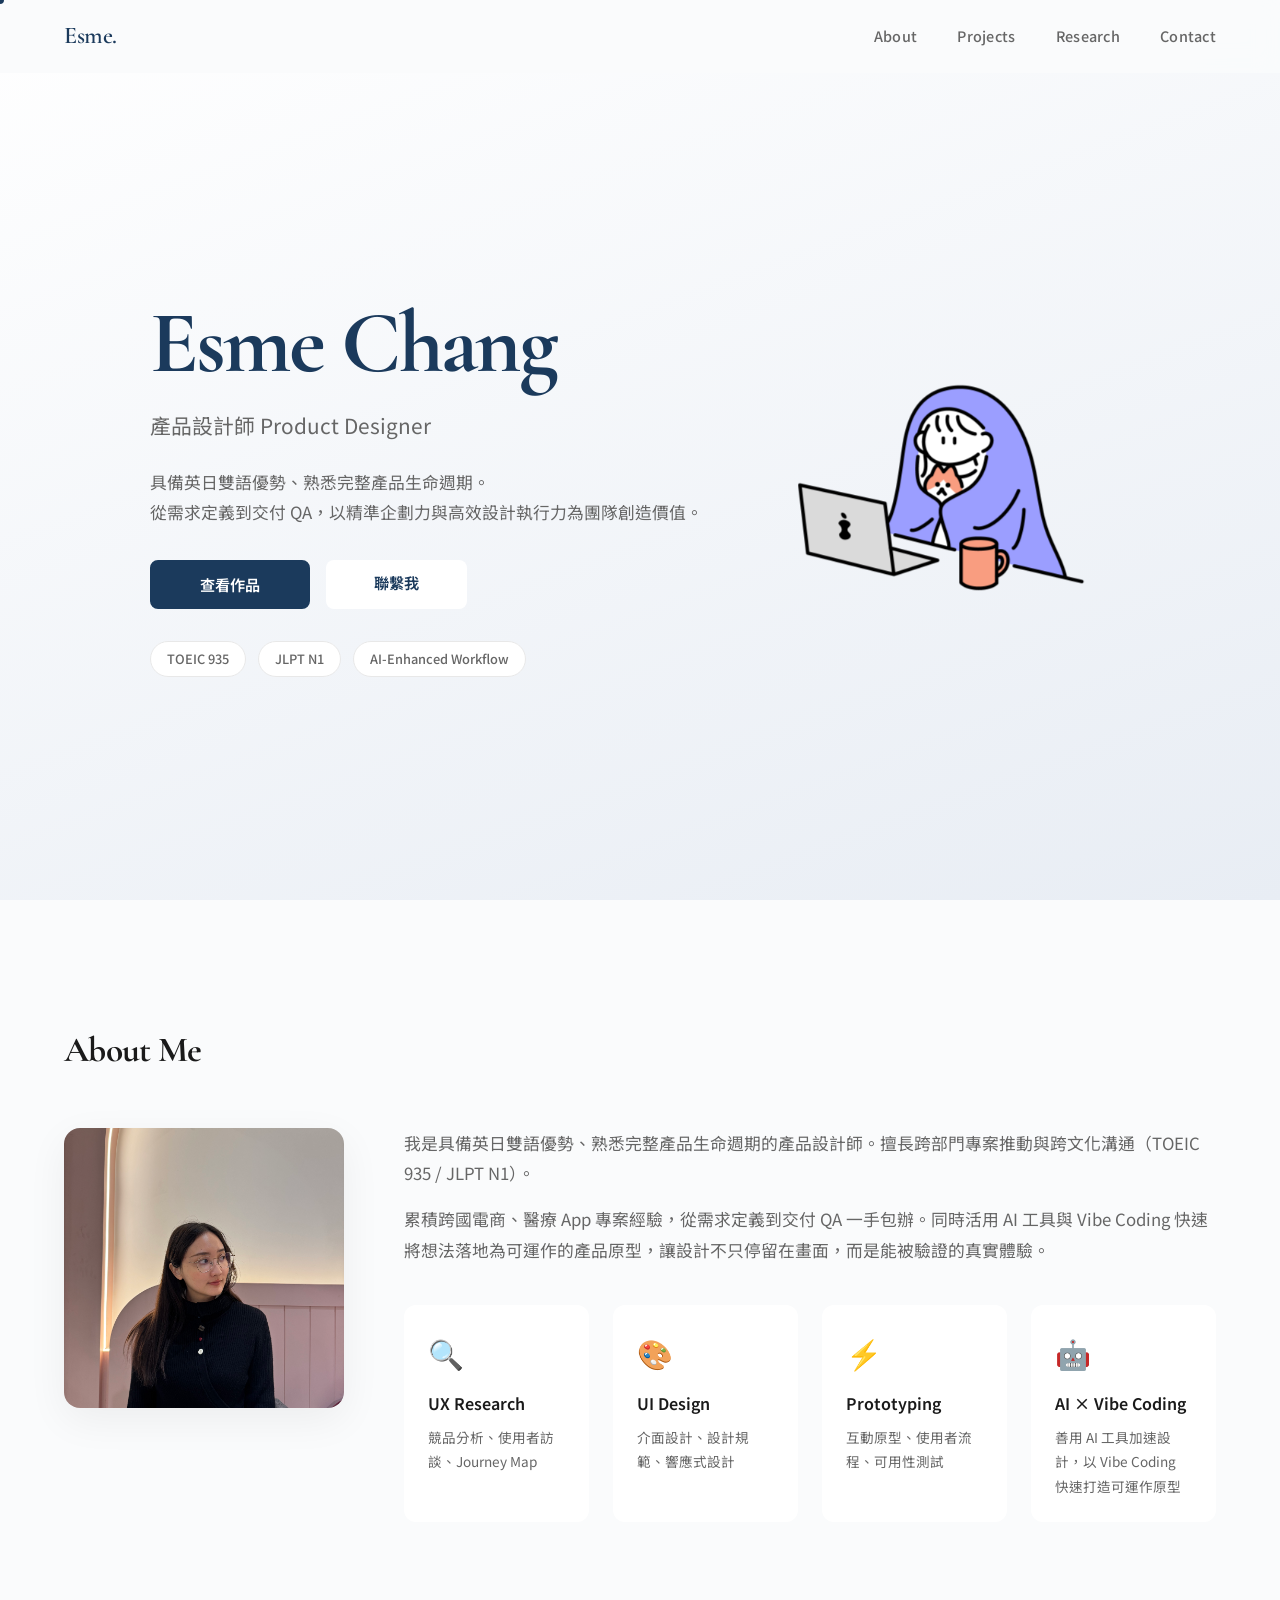
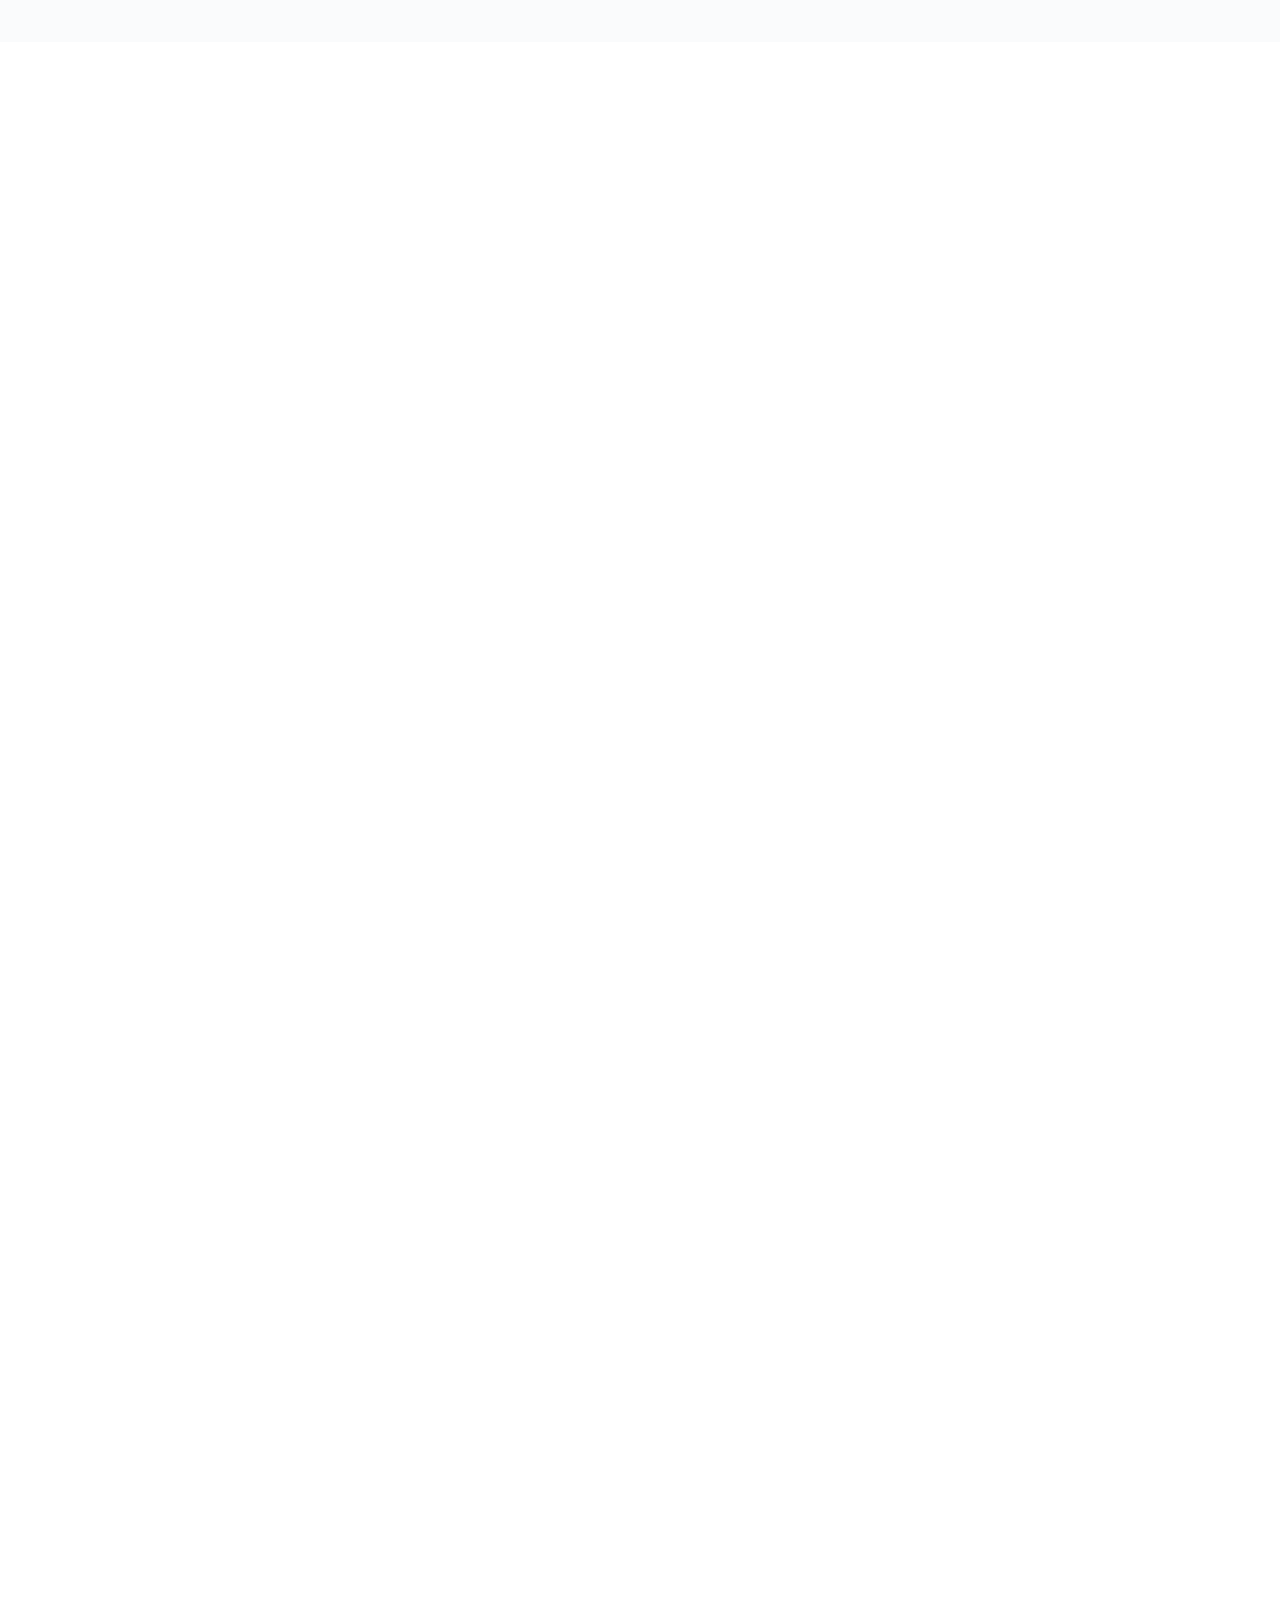
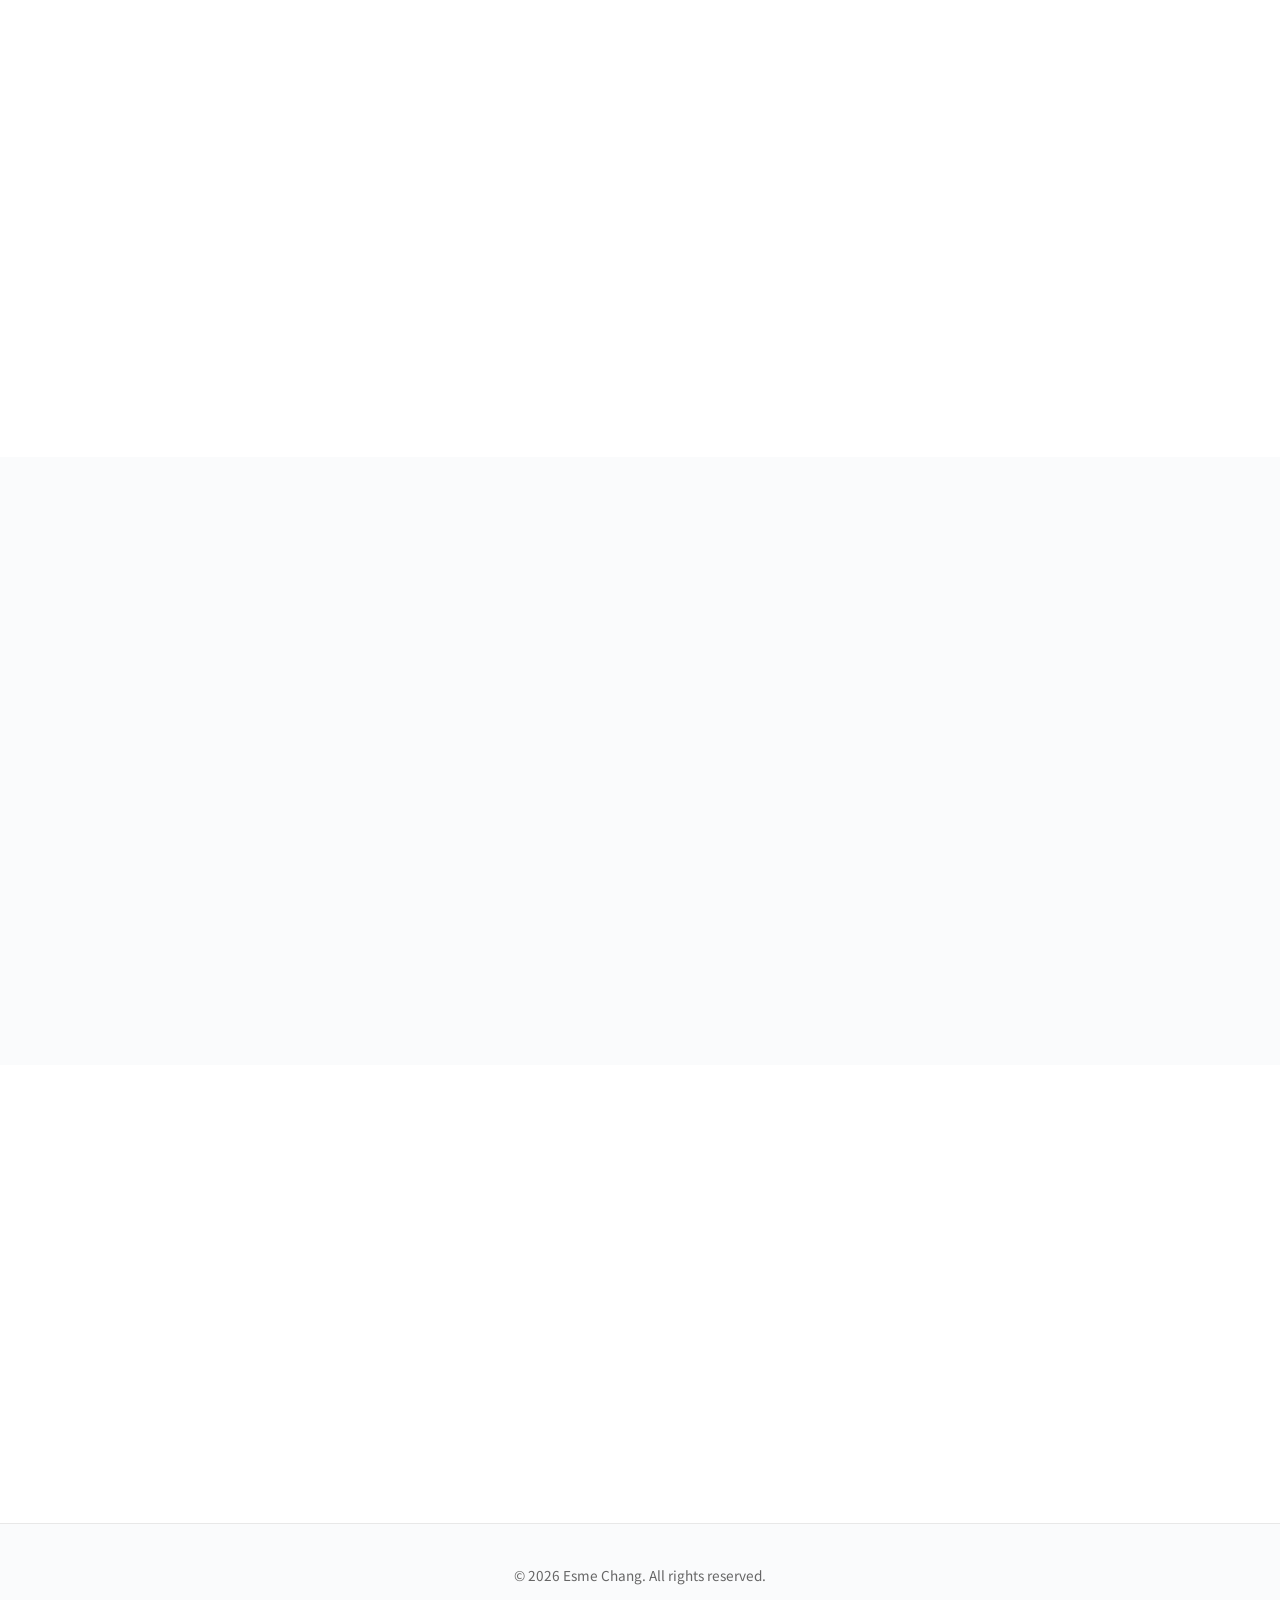
==== index.html @ 59b55656 "Initial commit: Esme Chang portfolio website - Static portfolio with 5 project pages - Added favicon" ====
<!DOCTYPE html>
<html lang="zh-Hant">
<head>
  <meta charset="UTF-8">
  <meta name="viewport" content="width=device-width, initial-scale=1.0">
  <title>Esme Chang — 產品設計師</title>
  <meta name="description" content="Esme Chang 的產品設計作品集，涵蓋醫療 App、會員系統、社群平台等多元專案經驗。">

  <!-- Favicon -->
  <link rel="icon" type="image/svg+xml" href="assets/favicon.svg">

  <!-- Open Graph / Social Sharing -->
  <meta property="og:type" content="website">
  <meta property="og:title" content="Esme Chang — 產品設計師">
  <meta property="og:description" content="具備英日雙語優勢、熟悉完整產品生命週期的產品設計師。涵蓋醫療 App、會員系統、社群平台等多元專案經驗。">
  <meta property="og:image" content="hero.png">
  <meta name="twitter:card" content="summary_large_image">
  <meta name="twitter:title" content="Esme Chang — 產品設計師">
  <meta name="twitter:description" content="具備英日雙語優勢、熟悉完整產品生命週期的產品設計師。">
  <meta name="twitter:image" content="hero.png">

  <link rel="preconnect" href="https://fonts.googleapis.com">
  <link rel="preconnect" href="https://fonts.gstatic.com" crossorigin>
  <link href="https://fonts.googleapis.com/css2?family=Cormorant+Garamond:ital,wght@0,300;0,400;0,500;0,600;0,700;1,300;1,400;1,500;1,600;1,700&family=Noto+Sans+TC:wght@300;400;500;600;700&display=swap" rel="stylesheet">
  <link rel="stylesheet" href="styles.css">
</head>
<body>

  <!-- Loading Screen -->
  <div class="loading-screen" id="loadingScreen">
    <div class="loading-content">
      <div class="loading-image">
        <img src="hero.png" alt="Esme Chang illustration">
      </div>
      <div class="loading-name">ESME CHANG</div>
      <div class="loading-bar"><div class="loading-bar-inner"></div></div>
    </div>
  </div>

  <!-- Navigation -->
  <nav class="nav" id="nav">
    <div class="nav-inner">
      <a href="index.html" class="nav-logo">Esme.</a>
      <button class="nav-toggle" id="navToggle" aria-label="開啟選單">
        <span></span><span></span><span></span>
      </button>
      <ul class="nav-links" id="navLinks">
        <li><a href="#about">About</a></li>
        <li><a href="#projects">Projects</a></li>
        <li><a href="#research">Research</a></li>
        <li><a href="#contact">Contact</a></li>
      </ul>
    </div>
  </nav>

  <!-- Hero Section -->
  <section class="hero" id="hero">
    <div class="container hero-content">
      <div class="hero-text">
        <h1 class="hero-name stagger-1">Esme Chang</h1>
        <p class="hero-title stagger-2">產品設計師 Product Designer</p>
        <p class="hero-desc stagger-3">具備英日雙語優勢、熟悉完整產品生命週期。<br>從需求定義到交付 QA，以精準企劃力與高效設計執行力為團隊創造價值。</p>
        <div class="hero-cta stagger-4">
          <a href="#projects" class="btn btn-primary">查看作品</a>
          <a href="mailto:esme.working@gmail.com" class="btn btn-outline">聯繫我</a>
        </div>
        <div class="hero-tags stagger-5">
          <span class="tag">TOEIC 935</span>
          <span class="tag">JLPT N1</span>
          <span class="tag">AI-Enhanced Workflow</span>
        </div>
      </div>
      <div class="hero-image stagger-5">
        <img src="hero.png" alt="Esme Chang illustration">
      </div>
    </div>
  </section>

  <!-- About Section -->
  <section class="section about" id="about">
    <div class="container">
      <h2 class="section-title reveal">About Me</h2>
      <div class="about-grid reveal">
        <div class="about-photo">
          <img src="assets/images/profile.jpg" alt="Esme Chang" loading="lazy">
        </div>
        <div class="about-text">
          <p>我是具備英日雙語優勢、熟悉完整產品生命週期的產品設計師。擅長跨部門專案推動與跨文化溝通（TOEIC 935 / JLPT N1）。</p>
          <p>累積跨國電商、醫療 App 專案經驗，從需求定義到交付 QA 一手包辦。同時活用 AI 工具與 Vibe Coding 快速將想法落地為可運作的產品原型，讓設計不只停留在畫面，而是能被驗證的真實體驗。</p>
          <div class="skills">
            <div class="skill-item reveal">
              <div class="skill-icon">&#x1f50d;</div>
              <h3>UX Research</h3>
              <p>競品分析、使用者訪談、Journey Map</p>
            </div>
            <div class="skill-item reveal">
              <div class="skill-icon">&#x1f3a8;</div>
              <h3>UI Design</h3>
              <p>介面設計、設計規範、響應式設計</p>
            </div>
            <div class="skill-item reveal">
              <div class="skill-icon">&#x26a1;</div>
              <h3>Prototyping</h3>
              <p>互動原型、使用者流程、可用性測試</p>
            </div>
            <div class="skill-item reveal">
              <div class="skill-icon">&#x1f916;</div>
              <h3>AI × Vibe Coding</h3>
              <p>善用 AI 工具加速設計，以 Vibe Coding 快速打造可運作原型</p>
            </div>
          </div>
        </div>
      </div>
    </div>
  </section>

  <!-- Projects Section -->
  <section class="section projects" id="projects">
    <div class="container">
      <h2 class="section-title reveal">Projects</h2>
      <div class="projects-grid">

        <a href="project-symptom-squirrel.html" class="project-card reveal">
          <div class="project-card-img">
            <img src="assets/images/projects/symptom-squirrel/cover.png" alt="松鼠醫生" loading="lazy">
          </div>
          <div class="project-card-info">
            <span class="project-card-tag">醫療 App</span>
            <h3>松鼠醫生App與後台</h3>
            <p>雙端醫療健康管理系統 — 病患 iOS App + 醫護 Web 後台</p>
            <div class="project-card-meta">
              <span>UIUX 設計師</span>
              <span>2025.7 – 2026.1</span>
            </div>
          </div>
        </a>

        <a href="project-tsg-member.html" class="project-card reveal">
          <div class="project-card-img">
            <img src="assets/images/projects/tsg-member/cover.png" alt="台鋼會員系統" loading="lazy">
          </div>
          <div class="project-card-info">
            <span class="project-card-tag">Web 會員系統</span>
            <h3>台鋼會員系統</h3>
            <p>Web 會員系統 — 註冊流程、點數商城、設計規範</p>
            <div class="project-card-meta">
              <span>產品設計師</span>
              <span>2024.1 – 2024.6</span>
            </div>
          </div>
        </a>

        <a href="project-wingstars.html" class="project-card reveal">
          <div class="project-card-img">
            <img src="assets/images/projects/wingstars/cover.png" alt="WINGSTARS" loading="lazy">
          </div>
          <div class="project-card-info">
            <span class="project-card-tag">Web + Mobile</span>
            <h3>WINGSTARS 啦啦隊官方網站</h3>
            <p>粉絲社群互動平台 — 個人頁面、展示櫃、排行榜</p>
            <div class="project-card-meta">
              <span>產品設計師</span>
              <span>2024.9 – 2024.11</span>
            </div>
          </div>
        </a>

        <a href="project-burger-king.html" class="project-card reveal">
          <div class="project-card-img">
            <img src="assets/images/projects/burger-king/cover.png" alt="豪點王 Redesign" loading="lazy">
          </div>
          <div class="project-card-info">
            <span class="project-card-tag">LINE LIFF 改版</span>
            <h3>豪點王 Redesign</h3>
            <p>速食品牌 LINE LIFF 會員網站改版 — Before / After 對照</p>
            <div class="project-card-meta">
              <span>UIUX 設計師</span>
              <span>2024.8 – 2024.11</span>
            </div>
          </div>
        </a>

        <a href="project-f2e-2023.html" class="project-card reveal">
          <div class="project-card-img">
            <img src="assets/images/projects/f2e-2023/cover.png" alt="The F2E 2023" loading="lazy">
          </div>
          <div class="project-card-info">
            <span class="project-card-tag">RWD 設計</span>
            <h3>The F2E 2023 第一關</h3>
            <p>立委競選官網 RWD 設計 — Desktop / Tablet / Mobile</p>
            <div class="project-card-meta">
              <span>設計挑戰</span>
              <span>2023</span>
            </div>
          </div>
        </a>

      </div>
    </div>
  </section>

  <!-- Research Section -->
  <section class="section research" id="research">
    <div class="container">
      <h2 class="section-title reveal">Research &amp; Analysis</h2>
      <p class="section-subtitle reveal">除了介面設計，我也具備 UX 研究與分析能力。</p>
      <div class="research-grid">
        <div class="research-card reveal">
          <div class="research-icon">&#x1f4f1;</div>
          <h3>便利商店 APP 分析</h3>
          <p>針對主流便利商店 APP 進行功能比較與使用者體驗分析</p>
        </div>
        <div class="research-card reveal">
          <div class="research-icon">&#x1f6f5;</div>
          <h3>外送系統競品分析</h3>
          <p>分析外送平台的核心功能、使用流程與差異化策略</p>
        </div>
        <div class="research-card reveal">
          <div class="research-icon">&#x1f310;</div>
          <h3>比較網站調查與研究</h3>
          <p>研究比較類網站的資訊架構與決策引導設計</p>
        </div>
        <div class="research-card reveal">
          <div class="research-icon">&#x1f5fa;</div>
          <h3>Customer Journey Map</h3>
          <p>繪製使用者旅程地圖，找出痛點與機會點</p>
        </div>
      </div>
    </div>
  </section>

  <!-- Contact Section -->
  <section class="section contact" id="contact">
    <div class="container">
      <h2 class="section-title reveal">Contact</h2>
      <p class="contact-text reveal">期待與您聊聊，歡迎來信！</p>
      <div class="contact-links reveal">
        <a href="mailto:esme.working@gmail.com" class="contact-link">
          <span class="contact-link-icon">&#x2709;</span>
          <span>esme.working@gmail.com</span>
        </a>
      </div>
    </div>
  </section>

  <!-- Footer -->
  <footer class="footer">
    <div class="container">
      <p>&copy; 2026 Esme Chang. All rights reserved.</p>
    </div>
  </footer>

  <script src="main.js"></script>
</body>
</html>
---- styles.css ----
/* ===== Custom Cursor ===== */
.cursor-dot {
  position: fixed;
  top: 0;
  left: 0;
  width: 8px;
  height: 8px;
  background: var(--color-primary);
  border-radius: 50%;
  pointer-events: none;
  z-index: 99999;
  transform: translate(-50%, -50%);
  transition: width 0.2s, height 0.2s, background 0.2s;
}

.cursor-ring {
  position: fixed;
  top: 0;
  left: 0;
  width: 36px;
  height: 36px;
  border: 1.5px solid var(--color-primary);
  border-radius: 50%;
  pointer-events: none;
  z-index: 99998;
  transform: translate(-50%, -50%);
  transition: width 0.25s, height 0.25s, border-color 0.25s, opacity 0.25s;
  opacity: 0.5;
}

.cursor-dot.hover {
  width: 12px;
  height: 12px;
  background: var(--color-primary-dark);
}

.cursor-ring.hover {
  width: 52px;
  height: 52px;
  opacity: 0.3;
}

.cursor-dot.hidden,
.cursor-ring.hidden {
  opacity: 0;
}

@media (pointer: coarse) {
  .cursor-dot, .cursor-ring { display: none; }
}

/* ===== Reset & Base ===== */
*, *::before, *::after {
  margin: 0;
  padding: 0;
  box-sizing: border-box;
}

:root {
  --color-primary: #1B3A5C;
  --color-primary-light: #E8EDF4;
  --color-primary-dark: #122843;
  --color-text: #1A1A1A;
  --color-text-light: #666;
  --color-bg: #FAFBFC;
  --color-white: #FFFFFF;
  --color-border: #E8E8E8;
  --color-card-shadow: rgba(0, 0, 0, 0.06);
  --font-sans: 'Noto Sans TC', -apple-system, BlinkMacSystemFont, 'Segoe UI', sans-serif;
  --font-en: 'Cormorant Garamond', 'Georgia', serif;
  --max-width: 1200px;
  --nav-height: 72px;
  --transition: 0.3s cubic-bezier(0.4, 0, 0.2, 1);
}

html {
  scroll-behavior: smooth;
  font-size: 16px;
}

body {
  font-family: var(--font-sans);
  color: var(--color-text);
  background-color: var(--color-bg);
  line-height: 1.7;
  -webkit-font-smoothing: antialiased;
}

img {
  max-width: 100%;
  height: auto;
  display: block;
}

a {
  text-decoration: none;
  color: inherit;
}

.container {
  max-width: var(--max-width);
  margin: 0 auto;
  padding: 0 24px;
}

/* ===== Loading Screen ===== */
.loading-screen {
  position: fixed;
  inset: 0;
  z-index: 9999;
  background: var(--color-white);
  display: flex;
  align-items: center;
  justify-content: center;
  transition: opacity 0.6s ease, visibility 0.6s ease;
}

.loading-screen.hide {
  opacity: 0;
  visibility: hidden;
}

.loading-screen.skip {
  display: none;
}

.loading-content {
  display: flex;
  flex-direction: column;
  align-items: center;
  text-align: center;
}

.loading-image {
  margin-bottom: 24px;
}

.loading-image img {
  width: 180px;
  height: auto;
  opacity: 0;
  animation: loadingFadeIn 0.8s ease forwards;
}

@keyframes loadingFadeIn {
  from { opacity: 0; transform: translateY(10px); }
  to { opacity: 1; transform: translateY(0); }
}

.loading-name {
  font-family: var(--font-sans);
  font-size: 2rem;
  font-weight: 300;
  letter-spacing: 0.3em;
  color: var(--color-primary);
  margin-bottom: 24px;
}

.loading-bar {
  width: 200px;
  height: 2px;
  background: var(--color-border);
  border-radius: 2px;
  overflow: hidden;
}

.loading-bar-inner {
  width: 0%;
  height: 100%;
  background: var(--color-primary);
  transition: width 1.2s ease;
}

.loading-screen.active .loading-bar-inner {
  width: 100%;
}

/* ===== Navigation ===== */
.nav {
  position: fixed;
  top: 0;
  left: 0;
  right: 0;
  z-index: 1000;
  background: rgba(250, 251, 252, 0.9);
  backdrop-filter: blur(12px);
  -webkit-backdrop-filter: blur(12px);
  border-bottom: 1px solid transparent;
  transition: border-color var(--transition);
}

.nav.scrolled {
  border-bottom-color: var(--color-border);
}

.nav-inner {
  max-width: var(--max-width);
  margin: 0 auto;
  padding: 0 24px;
  height: var(--nav-height);
  display: flex;
  align-items: center;
  justify-content: space-between;
}

.nav-logo {
  font-family: var(--font-en);
  font-size: 1.5rem;
  font-weight: 600;
  color: var(--color-primary);
  letter-spacing: -0.02em;
}

.nav-links {
  display: flex;
  list-style: none;
  gap: 40px;
}

.nav-links a {
  font-size: 0.9rem;
  font-weight: 500;
  color: var(--color-text-light);
  transition: color var(--transition);
  letter-spacing: 0.02em;
}

.nav-links a:hover {
  color: var(--color-primary);
}

/* Hamburger */
.nav-toggle {
  display: none;
  background: none;
  border: none;
  cursor: pointer;
  width: 28px;
  height: 20px;
  position: relative;
  z-index: 1001;
}

.nav-toggle span {
  display: block;
  width: 100%;
  height: 2px;
  background: var(--color-text);
  position: absolute;
  left: 0;
  transition: var(--transition);
}

.nav-toggle span:nth-child(1) { top: 0; }
.nav-toggle span:nth-child(2) { top: 9px; }
.nav-toggle span:nth-child(3) { top: 18px; }

.nav-toggle.active span:nth-child(1) { top: 9px; transform: rotate(45deg); }
.nav-toggle.active span:nth-child(2) { opacity: 0; }
.nav-toggle.active span:nth-child(3) { top: 9px; transform: rotate(-45deg); }

/* ===== Hero ===== */
.hero {
  min-height: 100vh;
  display: flex;
  align-items: center;
  padding-top: var(--nav-height);
  background: linear-gradient(160deg, var(--color-white) 0%, var(--color-primary-light) 100%);
}

.hero-content {
  padding: 80px 24px;
  display: flex;
  align-items: center;
  justify-content: space-between;
  gap: 48px;
}

.hero-text {
  flex: 1;
  min-width: 0;
}

.hero-image {
  flex: 0 0 380px;
  max-width: 380px;
}

.hero-image img {
  width: 100%;
  height: auto;
  /* subtle float animation */
  animation: heroFloat 4s ease-in-out infinite;
}

@keyframes heroFloat {
  0%, 100% { transform: translateY(0); }
  50% { transform: translateY(-12px); }
}

.hero-greeting {
  font-size: 1.1rem;
  color: var(--color-primary);
  font-weight: 500;
  margin-bottom: 8px;
}

.hero-name {
  font-family: var(--font-en);
  font-size: clamp(3rem, 8vw, 5.5rem);
  font-weight: 700;
  line-height: 1.1;
  letter-spacing: -0.03em;
  margin-bottom: 16px;
  color: var(--color-primary);
}

.hero-title {
  font-size: 1.3rem;
  color: var(--color-text-light);
  margin-bottom: 24px;
  font-weight: 400;
}

.hero-desc {
  font-size: 1.05rem;
  color: var(--color-text-light);
  max-width: 560px;
  line-height: 1.8;
  margin-bottom: 32px;
}

.hero-cta {
  display: flex;
  gap: 16px;
  margin-bottom: 32px;
  flex-wrap: wrap;
}

.hero-tags {
  display: flex;
  gap: 12px;
  flex-wrap: wrap;
}

.tag {
  display: inline-block;
  padding: 6px 16px;
  background: var(--color-white);
  border: 1px solid var(--color-border);
  border-radius: 100px;
  font-size: 0.8rem;
  color: var(--color-text-light);
  font-weight: 500;
}

/* Stagger animation for hero */
.hero .stagger-1, .hero .stagger-2, .hero .stagger-3,
.hero .stagger-4, .hero .stagger-5 {
  opacity: 0;
  transform: translateY(20px);
}

body.loaded .hero .stagger-1 { animation: fadeUp 0.6s ease forwards 0.1s; }
body.loaded .hero .stagger-2 { animation: fadeUp 0.6s ease forwards 0.2s; }
body.loaded .hero .stagger-3 { animation: fadeUp 0.6s ease forwards 0.3s; }
body.loaded .hero .stagger-4 { animation: fadeUp 0.6s ease forwards 0.4s; }
body.loaded .hero .stagger-5 { animation: fadeUp 0.6s ease forwards 0.5s; }

@keyframes fadeUp {
  to {
    opacity: 1;
    transform: translateY(0);
  }
}

/* ===== Buttons ===== */
.btn {
  display: inline-block;
  padding: 10px 48px;
  border-radius: 8px;
  font-size: 0.95rem;
  font-weight: 600;
  transition: all var(--transition);
  cursor: pointer;
  border: 2px solid transparent;
}

.btn-primary {
  background: var(--color-primary);
  color: var(--color-white);
  border-color: var(--color-primary);
}

.btn-primary:hover {
  background: var(--color-primary-dark);
  border-color: var(--color-primary-dark);
  transform: translateY(-2px);
  box-shadow: 0 8px 24px rgba(27, 58, 92, 0.25);
}

.btn-outline {
  background: var(--color-white);
  color: var(--color-primary);
  border: none;
}

.btn-outline:hover {
  background: var(--color-primary);
  color: var(--color-white);
  transform: translateY(-2px);
}

/* ===== Sections ===== */
.section {
  padding: 120px 0;
}

.section-title {
  font-family: var(--font-en);
  font-size: 2.2rem;
  font-weight: 700;
  margin-bottom: 16px;
  letter-spacing: -0.02em;
}

.section-subtitle {
  font-size: 1.05rem;
  color: var(--color-text-light);
  margin-bottom: 48px;
}

/* ===== About ===== */
.about-grid {
  display: grid;
  grid-template-columns: 280px 1fr;
  gap: 60px;
  align-items: start;
  margin-top: 48px;
}

.about-photo img {
  width: 100%;
  aspect-ratio: 1;
  object-fit: cover;
  border-radius: 16px;
  box-shadow: 0 12px 40px var(--color-card-shadow);
}

.about-text p {
  font-size: 1.05rem;
  color: var(--color-text-light);
  margin-bottom: 16px;
  line-height: 1.8;
}

.skills {
  display: grid;
  grid-template-columns: repeat(4, 1fr);
  gap: 24px;
  margin-top: 40px;
}

.skill-item {
  padding: 24px;
  background: var(--color-white);
  border-radius: 12px;
  border: none;
  transition: all var(--transition);
}

.skill-item:hover {
  transform: translateY(-4px);
  box-shadow: 0 12px 32px var(--color-card-shadow);
}

.skill-icon {
  font-size: 1.8rem;
  margin-bottom: 12px;
}

.skill-item h3 {
  font-size: 1rem;
  font-weight: 600;
  margin-bottom: 8px;
}

.skill-item p {
  font-size: 0.85rem;
  color: var(--color-text-light);
  margin-bottom: 0;
}

/* ===== Projects ===== */
.projects {
  background: var(--color-white);
}

.projects-grid {
  display: grid;
  grid-template-columns: repeat(2, 1fr);
  gap: 32px;
  margin-top: 48px;
}

.project-card {
  background: var(--color-bg);
  border-radius: 16px;
  overflow: hidden;
  transition: all var(--transition);
  border: 1px solid var(--color-border);
  display: block;
}

.project-card:hover {
  transform: translateY(-8px);
  box-shadow: 0 20px 60px rgba(0, 0, 0, 0.1);
}

.project-card-img {
  overflow: hidden;
  aspect-ratio: 16 / 10;
  background: var(--color-primary-light);
}

.project-card-img img {
  width: 100%;
  height: 100%;
  object-fit: cover;
  transition: transform 0.5s ease;
}

.project-card:hover .project-card-img img {
  transform: scale(1.05);
}

.project-card-info {
  padding: 24px;
}

.project-card-tag {
  display: inline-block;
  padding: 4px 12px;
  background: var(--color-primary-light);
  color: var(--color-primary);
  border-radius: 100px;
  font-size: 0.75rem;
  font-weight: 600;
  margin-bottom: 12px;
}

.project-card-info h3 {
  font-family: var(--font-en);
  font-size: 1.25rem;
  font-weight: 700;
  margin-bottom: 8px;
  line-height: 1.4;
}

.project-card-info p {
  font-size: 0.9rem;
  color: var(--color-text-light);
  margin-bottom: 12px;
}

.project-card-meta {
  display: flex;
  justify-content: space-between;
  font-size: 0.8rem;
  color: var(--color-text-light);
  opacity: 0.7;
}

/* ===== Research ===== */
.research-grid {
  display: grid;
  grid-template-columns: repeat(4, 1fr);
  gap: 24px;
}

.research-card {
  padding: 32px 24px;
  background: var(--color-white);
  border-radius: 12px;
  border: 1px solid var(--color-border);
  transition: all var(--transition);
  text-align: center;
}

.research-card:hover {
  transform: translateY(-4px);
  box-shadow: 0 12px 32px var(--color-card-shadow);
}

.research-icon {
  font-size: 2rem;
  margin-bottom: 16px;
}

.research-card h3 {
  font-size: 1rem;
  font-weight: 600;
  margin-bottom: 8px;
}

.research-card p {
  font-size: 0.85rem;
  color: var(--color-text-light);
  line-height: 1.6;
}

/* ===== Contact ===== */
.contact {
  background: var(--color-white);
  text-align: center;
}

.contact-text {
  font-size: 1.2rem;
  color: var(--color-text-light);
  margin-bottom: 40px;
}

.contact-links {
  display: flex;
  justify-content: center;
  gap: 24px;
  flex-wrap: wrap;
}

.contact-link {
  display: flex;
  align-items: center;
  gap: 12px;
  padding: 16px 32px;
  background: var(--color-bg);
  border-radius: 12px;
  border: 1px solid var(--color-border);
  transition: all var(--transition);
  font-size: 1rem;
}

.contact-link:hover {
  border-color: var(--color-primary);
  color: var(--color-primary);
  transform: translateY(-2px);
}

.contact-link-icon {
  font-size: 1.3rem;
}

/* ===== Footer ===== */
.footer {
  padding: 40px 0;
  text-align: center;
  font-size: 0.85rem;
  color: var(--color-text-light);
  border-top: 1px solid var(--color-border);
}

/* ===== Scroll Reveal ===== */
.reveal {
  opacity: 0;
  transform: translateY(30px);
  transition: opacity 0.7s ease, transform 0.7s ease;
}

.reveal.visible {
  opacity: 1;
  transform: translateY(0);
}

/* ===== Responsive ===== */
@media (max-width: 1024px) {
  .about-grid {
    grid-template-columns: 220px 1fr;
    gap: 40px;
  }

  .skills {
    grid-template-columns: repeat(2, 1fr);
    gap: 16px;
  }

  .research-grid {
    grid-template-columns: repeat(2, 1fr);
  }
}

@media (max-width: 768px) {
  .nav-toggle { display: block; }

  .nav-links {
    position: fixed;
    top: 0;
    right: -100%;
    width: 280px;
    height: 100vh;
    background: var(--color-white);
    flex-direction: column;
    padding: 100px 40px;
    gap: 32px;
    transition: right var(--transition);
    box-shadow: -8px 0 32px rgba(0, 0, 0, 0.1);
  }

  .nav-links.open {
    right: 0;
  }

  .nav-links a {
    font-size: 1.1rem;
  }

  .hero-content {
    padding: 60px 24px;
    flex-direction: column;
    text-align: center;
  }

  .hero-image {
    flex: 0 0 auto;
    max-width: 260px;
    order: -1;
  }

  .hero-desc {
    margin-left: auto;
    margin-right: auto;
  }

  .hero-cta {
    justify-content: center;
  }

  .hero-tags {
    justify-content: center;
  }

  .hero-name {
    font-size: 2.8rem;
  }

  .section {
    padding: 80px 0;
  }

  .about-grid {
    grid-template-columns: 1fr;
    gap: 32px;
  }

  .about-photo {
    max-width: 200px;
  }

  .skills {
    grid-template-columns: 1fr;
  }

  .projects-grid {
    grid-template-columns: 1fr;
  }

  .research-grid {
    grid-template-columns: 1fr;
  }
}

/* ===== Project Detail Page ===== */
.project-hero {
  padding-top: calc(var(--nav-height) + 60px);
  padding-bottom: 60px;
  background: linear-gradient(160deg, var(--color-white) 0%, var(--color-primary-light) 100%);
}

.project-hero-tag {
  display: inline-block;
  padding: 6px 16px;
  background: var(--color-primary-light);
  color: var(--color-primary);
  border-radius: 100px;
  font-size: 0.85rem;
  font-weight: 600;
  margin-bottom: 16px;
}

.project-hero h1 {
  font-family: var(--font-en);
  font-size: clamp(2rem, 5vw, 3rem);
  font-weight: 700;
  margin-bottom: 12px;
  letter-spacing: -0.02em;
}

.project-hero-desc {
  font-size: 1.1rem;
  color: var(--color-text-light);
  margin-bottom: 24px;
  max-width: 640px;
}

.project-hero-meta {
  display: flex;
  gap: 32px;
  font-size: 0.9rem;
  color: var(--color-text-light);
}

.project-hero-meta strong {
  color: var(--color-text);
}

.project-hero-disclaimer {
  margin-top: 20px;
  font-size: 0.8rem;
  color: var(--color-text-light);
  opacity: 0.65;
}

.back-link {
  display: inline-flex;
  align-items: center;
  gap: 8px;
  font-size: 0.9rem;
  color: var(--color-text-light);
  margin-bottom: 32px;
  transition: color var(--transition);
}

.back-link:hover {
  color: var(--color-primary);
}

/* Project sections */
.project-section {
  padding: 80px 0;
}

.project-section:nth-child(even) {
  background: var(--color-white);
}

.project-section h2 {
  font-family: var(--font-en);
  font-size: 1.6rem;
  font-weight: 700;
  margin-bottom: 32px;
  color: var(--color-text);
}

/* Tables */
.styled-table {
  width: 100%;
  border-collapse: collapse;
  font-size: 0.9rem;
}

.styled-table th,
.styled-table td {
  padding: 16px 20px;
  text-align: left;
  border-bottom: 1px solid var(--color-border);
  vertical-align: top;
}

.styled-table th {
  background: var(--color-primary-light);
  color: var(--color-primary-dark);
  font-weight: 600;
  font-size: 0.85rem;
  white-space: nowrap;
}

.styled-table tr:hover td {
  background: var(--color-bg);
}

/* Flow blocks */
.flow-block {
  margin-bottom: 32px;
}

.flow-block h3 {
  font-size: 1.1rem;
  font-weight: 600;
  margin-bottom: 12px;
  color: var(--color-primary-dark);
}

.flow-steps {
  display: flex;
  flex-wrap: wrap;
  gap: 8px;
  align-items: center;
  padding: 20px;
  background: var(--color-bg);
  border-radius: 12px;
  border: 1px solid var(--color-border);
  font-size: 0.9rem;
  line-height: 2;
}

.flow-arrow {
  color: var(--color-primary);
  font-weight: 700;
}

.flow-block .flow-images {
  display: grid;
  grid-template-columns: repeat(auto-fit, minmax(160px, 1fr));
  gap: 12px;
  margin-top: 16px;
}

.flow-block .flow-images img {
  width: 100%;
  border-radius: 10px;
  border: 1px solid var(--color-border);
  transition: transform 0.3s ease;
}

.flow-block .flow-images img:hover {
  transform: scale(1.02);
}

/* Unified sizing: mobile UI screenshots */
.flow-images--mobile {
  display: flex !important;
  flex-wrap: wrap;
  gap: 12px;
  justify-content: flex-start;
}

.flow-images--mobile img {
  width: auto !important;
  height: 360px;
  object-fit: contain;
}

/* Unified sizing: desktop UI screenshots */
.flow-images--desktop {
  display: flex !important;
  flex-wrap: wrap;
  gap: 12px;
  justify-content: flex-start;
}

.flow-images--desktop img {
  width: auto !important;
  height: 280px;
  object-fit: contain;
}

/* Highlights */
.highlights-list {
  list-style: none;
  display: grid;
  gap: 16px;
}

.highlights-list li {
  padding: 20px 24px;
  background: var(--color-bg);
  border-radius: 12px;
  border-left: 4px solid var(--color-primary);
  font-size: 0.95rem;
  line-height: 1.6;
}

.highlights-list li strong {
  color: var(--color-primary-dark);
}

/* Image gallery */
.gallery {
  display: grid;
  grid-template-columns: repeat(auto-fill, minmax(300px, 1fr));
  gap: 16px;
  margin-top: 24px;
}

.gallery img {
  width: 100%;
  border-radius: 12px;
  border: 1px solid var(--color-border);
  cursor: pointer;
  transition: transform var(--transition), box-shadow var(--transition);
}

.gallery img:hover {
  transform: scale(1.02);
  box-shadow: 0 8px 32px var(--color-card-shadow);
}

/* Unified sizing: mobile UI gallery */
.gallery--mobile {
  display: flex;
  flex-wrap: wrap;
  gap: 16px;
  justify-content: flex-start;
}

.gallery--mobile img {
  width: auto;
  height: 360px;
  object-fit: contain;
}

/* Unified sizing: desktop UI gallery */
.gallery--desktop {
  display: flex;
  flex-wrap: wrap;
  gap: 16px;
  justify-content: flex-start;
}

.gallery--desktop img {
  width: auto;
  height: 280px;
  object-fit: contain;
}

.gallery-group {
  margin-bottom: 48px;
}

.gallery-group h3 {
  font-size: 1.15rem;
  font-weight: 600;
  margin-bottom: 16px;
  color: var(--color-text);
  padding-left: 16px;
  border-left: 3px solid var(--color-primary);
}

/* Project nav */
.project-nav {
  display: flex;
  justify-content: space-between;
  padding: 40px 0;
  border-top: 1px solid var(--color-border);
  margin-top: 40px;
}

.project-nav a {
  display: flex;
  align-items: center;
  gap: 8px;
  font-size: 0.95rem;
  color: var(--color-text-light);
  font-weight: 500;
  transition: color var(--transition);
}

.project-nav a:hover {
  color: var(--color-primary);
}

/* Lightbox */
.lightbox {
  position: fixed;
  inset: 0;
  z-index: 9999;
  background: rgba(0, 0, 0, 0.9);
  display: none;
  align-items: center;
  justify-content: center;
  cursor: zoom-out;
}

.lightbox.active {
  display: flex;
}

.lightbox img {
  max-width: 90vw;
  max-height: 90vh;
  border-radius: 8px;
}

/* ===== Animated Flow Showcase ===== */
.flow-showcase {
  margin-bottom: 48px;
}

.flow-showcase h3 {
  font-size: 1.15rem;
  font-weight: 600;
  margin-bottom: 20px;
  color: var(--color-text);
  padding-left: 16px;
  border-left: 3px solid var(--color-primary);
}

/* Step indicators */
.flow-timeline {
  display: flex;
  align-items: flex-start;
  gap: 0;
  padding: 24px 0;
  overflow-x: auto;
  scrollbar-width: none;
  -ms-overflow-style: none;
}

.flow-timeline::-webkit-scrollbar {
  display: none;
}

.flow-step {
  display: flex;
  flex-direction: column;
  align-items: center;
  min-width: 120px;
  flex: 1;
  position: relative;
  opacity: 0.35;
  transform: scale(0.92);
  transition: all 0.5s cubic-bezier(0.4, 0, 0.2, 1);
  cursor: pointer;
}

.flow-step.active {
  opacity: 1;
  transform: scale(1);
}

.flow-step.done {
  opacity: 0.7;
  transform: scale(0.96);
}

.flow-step-dot {
  width: 40px;
  height: 40px;
  border-radius: 50%;
  background: var(--color-bg);
  border: 2px solid var(--color-border);
  display: flex;
  align-items: center;
  justify-content: center;
  font-size: 0.85rem;
  font-weight: 700;
  color: var(--color-text-light);
  transition: all 0.5s cubic-bezier(0.4, 0, 0.2, 1);
  position: relative;
  z-index: 2;
}

.flow-step.active .flow-step-dot {
  background: var(--color-primary);
  border-color: var(--color-primary);
  color: var(--color-white);
  box-shadow: 0 0 0 6px rgba(27, 58, 92, 0.15), 0 4px 12px rgba(27, 58, 92, 0.3);
}

.flow-step.done .flow-step-dot {
  background: var(--color-primary-light);
  border-color: var(--color-primary);
  color: var(--color-primary);
}

.flow-step-label {
  margin-top: 12px;
  font-size: 0.8rem;
  font-weight: 600;
  color: var(--color-text-light);
  text-align: center;
  transition: color 0.5s ease;
  line-height: 1.3;
}

.flow-step.active .flow-step-label {
  color: var(--color-primary-dark);
}

.flow-step-desc {
  margin-top: 4px;
  font-size: 0.72rem;
  color: var(--color-text-light);
  text-align: center;
  opacity: 0;
  transform: translateY(-4px);
  transition: all 0.4s ease;
  line-height: 1.3;
}

.flow-step.active .flow-step-desc {
  opacity: 1;
  transform: translateY(0);
}

/* Connector line between steps */
.flow-connector {
  flex: 0.5;
  height: 2px;
  background: var(--color-border);
  position: relative;
  top: 20px;
  min-width: 24px;
}

.flow-connector-fill {
  height: 100%;
  width: 0%;
  background: var(--color-primary);
  transition: width 0.6s cubic-bezier(0.4, 0, 0.2, 1);
  border-radius: 2px;
}

.flow-connector.filled .flow-connector-fill {
  width: 100%;
}

/* Image viewport — show one screen at a time */
.flow-image-viewport {
  position: relative;
  border-radius: 12px;
  border: 1px solid var(--color-border);
  overflow: hidden;
  background: #f0f0f0;
  margin-top: 16px;
  aspect-ratio: 3 / 4;
}

.flow-image-viewport[data-aspect="landscape"] {
  aspect-ratio: 16 / 10;
}

.flow-image-viewport img {
  display: block;
  width: 100%;
  height: 100%;
  object-fit: cover;
  border-radius: 0;
  border: none;
  transition: object-position 0.6s cubic-bezier(0.4, 0, 0.2, 1);
}

/* Progress bar under image */
.flow-progress-bar {
  height: 3px;
  background: var(--color-border);
  border-radius: 4px;
  margin-top: 8px;
}

.flow-progress-fill {
  height: 100%;
  background: linear-gradient(90deg, var(--color-primary), var(--color-primary-dark));
  border-radius: 4px;
  width: 0%;
  transition: width 0.3s ease;
}

/* Play/Pause button */
.flow-controls {
  display: flex;
  align-items: center;
  justify-content: space-between;
  margin-top: 12px;
}

.flow-play-btn {
  display: inline-flex;
  align-items: center;
  gap: 6px;
  padding: 8px 16px;
  background: var(--color-primary-light);
  color: var(--color-primary-dark);
  border: 1px solid var(--color-primary);
  border-radius: 100px;
  font-size: 0.78rem;
  font-weight: 600;
  cursor: pointer;
  transition: all var(--transition);
}

.flow-play-btn:hover {
  background: var(--color-primary);
  color: var(--color-white);
}

.flow-step-counter {
  font-size: 0.78rem;
  color: var(--color-text-light);
  font-weight: 500;
}

/* Table responsive */
@media (max-width: 768px) {
  .styled-table {
    display: block;
    overflow-x: auto;
    white-space: nowrap;
  }

  .gallery {
    grid-template-columns: 1fr;
  }

  .gallery--mobile img,
  .flow-images--mobile img {
    height: 260px;
  }

  .gallery--desktop img,
  .flow-images--desktop img {
    height: 200px;
  }

  .project-hero-meta {
    flex-direction: column;
    gap: 8px;
  }

  .flow-steps {
    font-size: 0.85rem;
  }

  .flow-step {
    min-width: 90px;
  }

  .flow-step-dot {
    width: 32px;
    height: 32px;
    font-size: 0.75rem;
  }

  .flow-connector {
    top: 16px;
    min-width: 12px;
  }

  .flow-image-viewport {
    aspect-ratio: 2 / 3;
  }

  .flow-image-viewport[data-aspect="landscape"] {
    aspect-ratio: 4 / 3;
  }

  .flow-step-label {
    font-size: 0.72rem;
  }
}
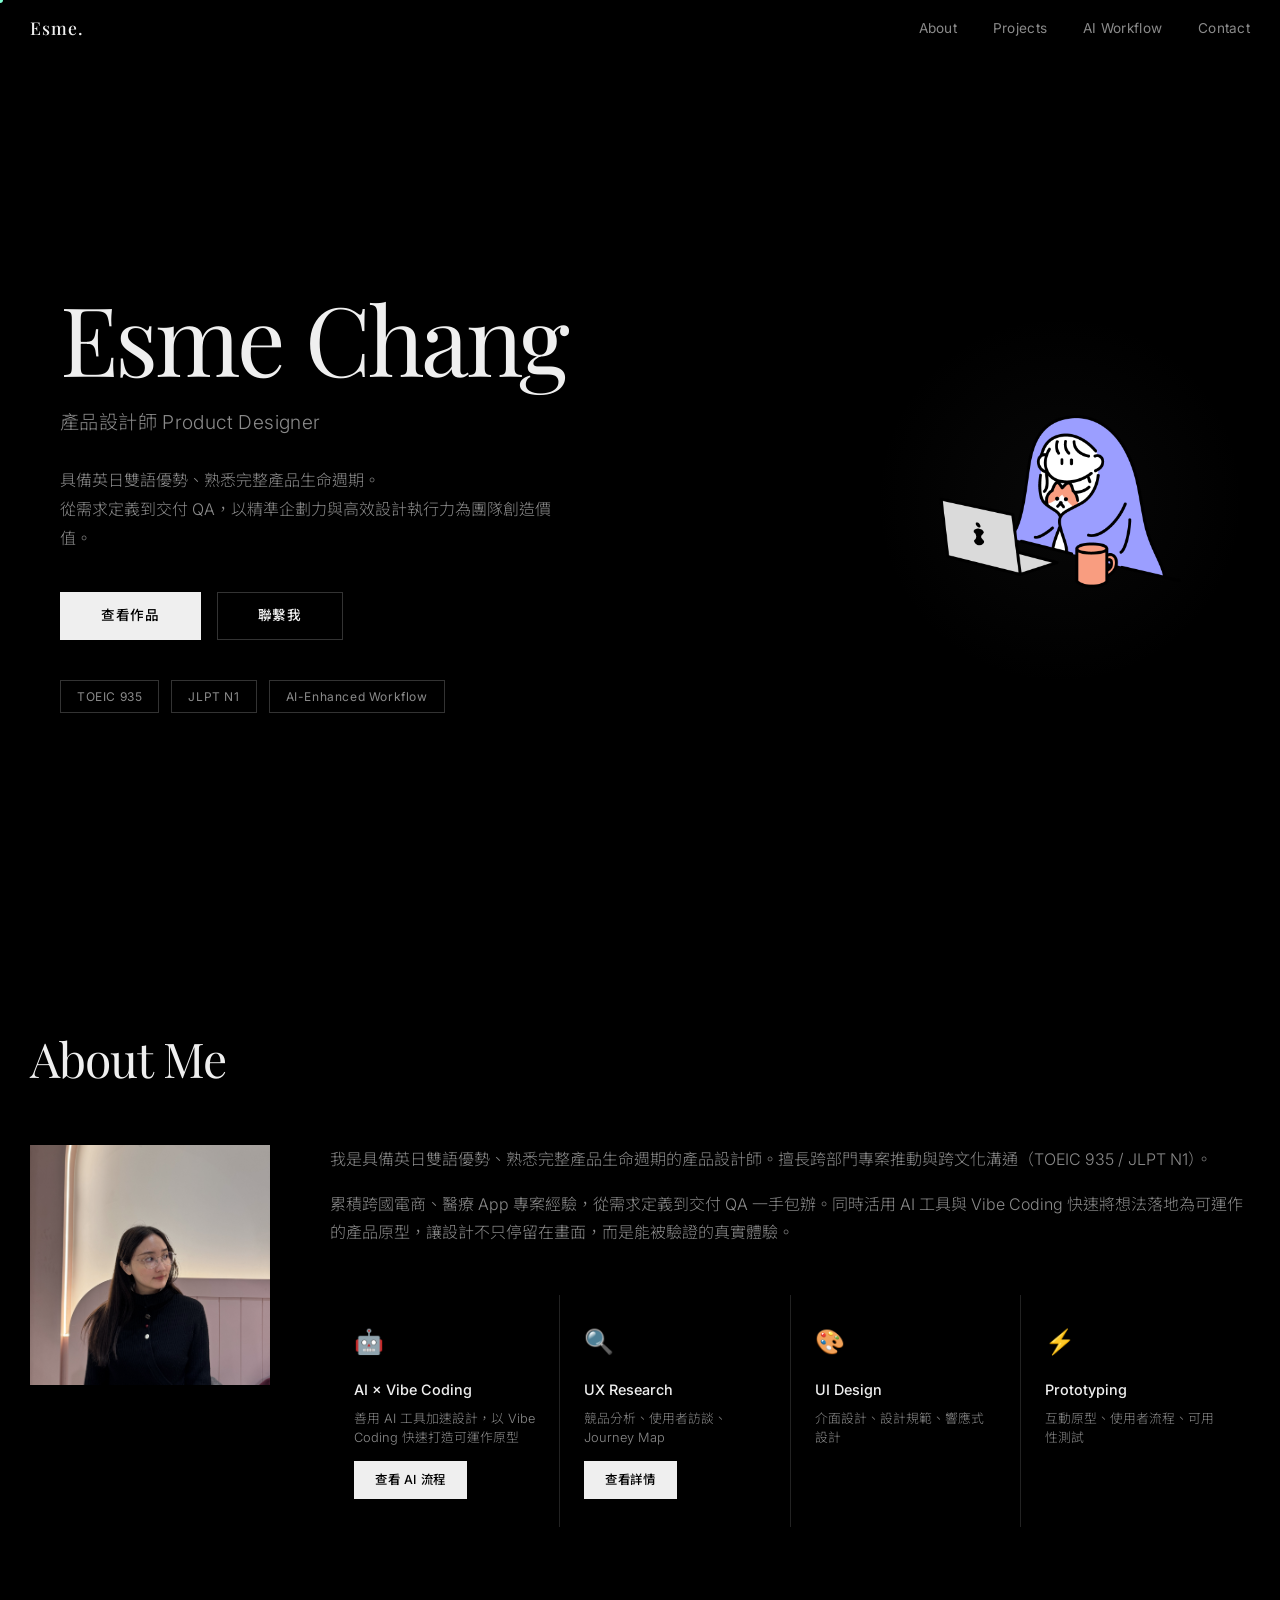
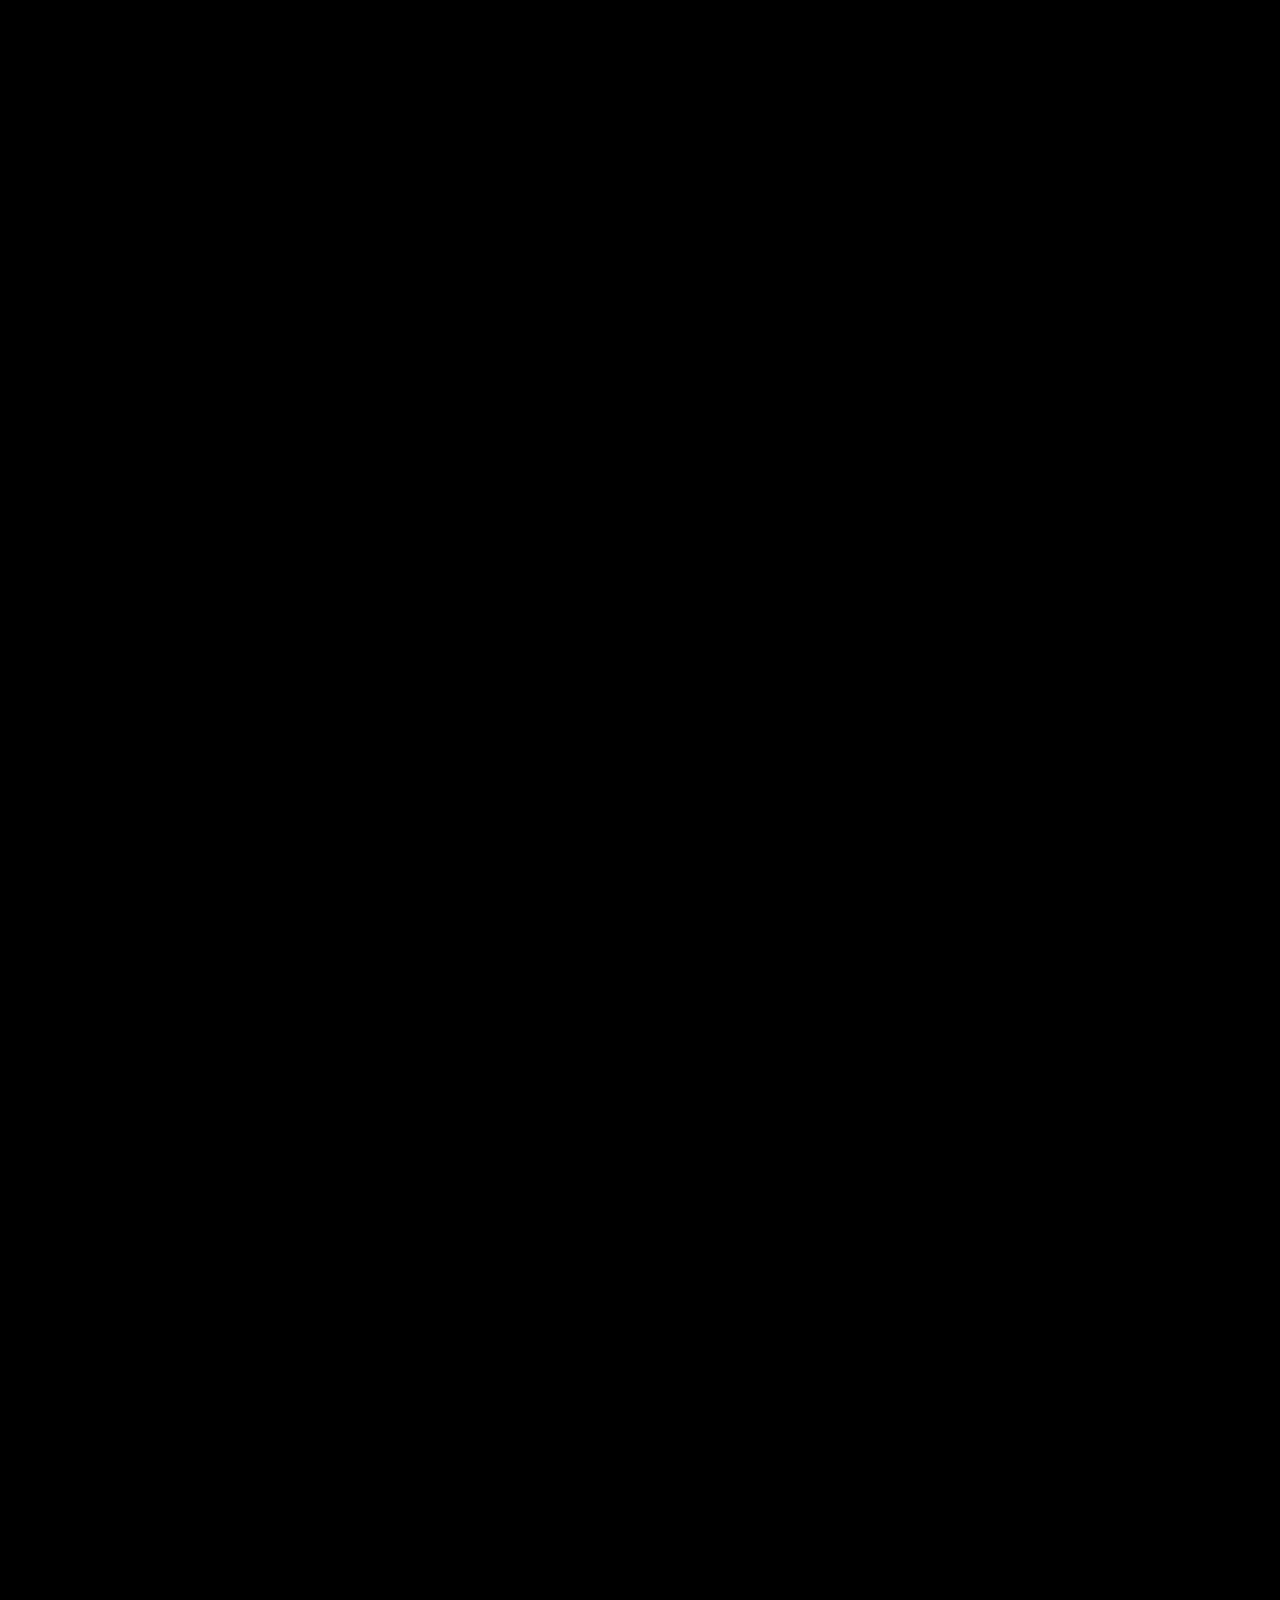
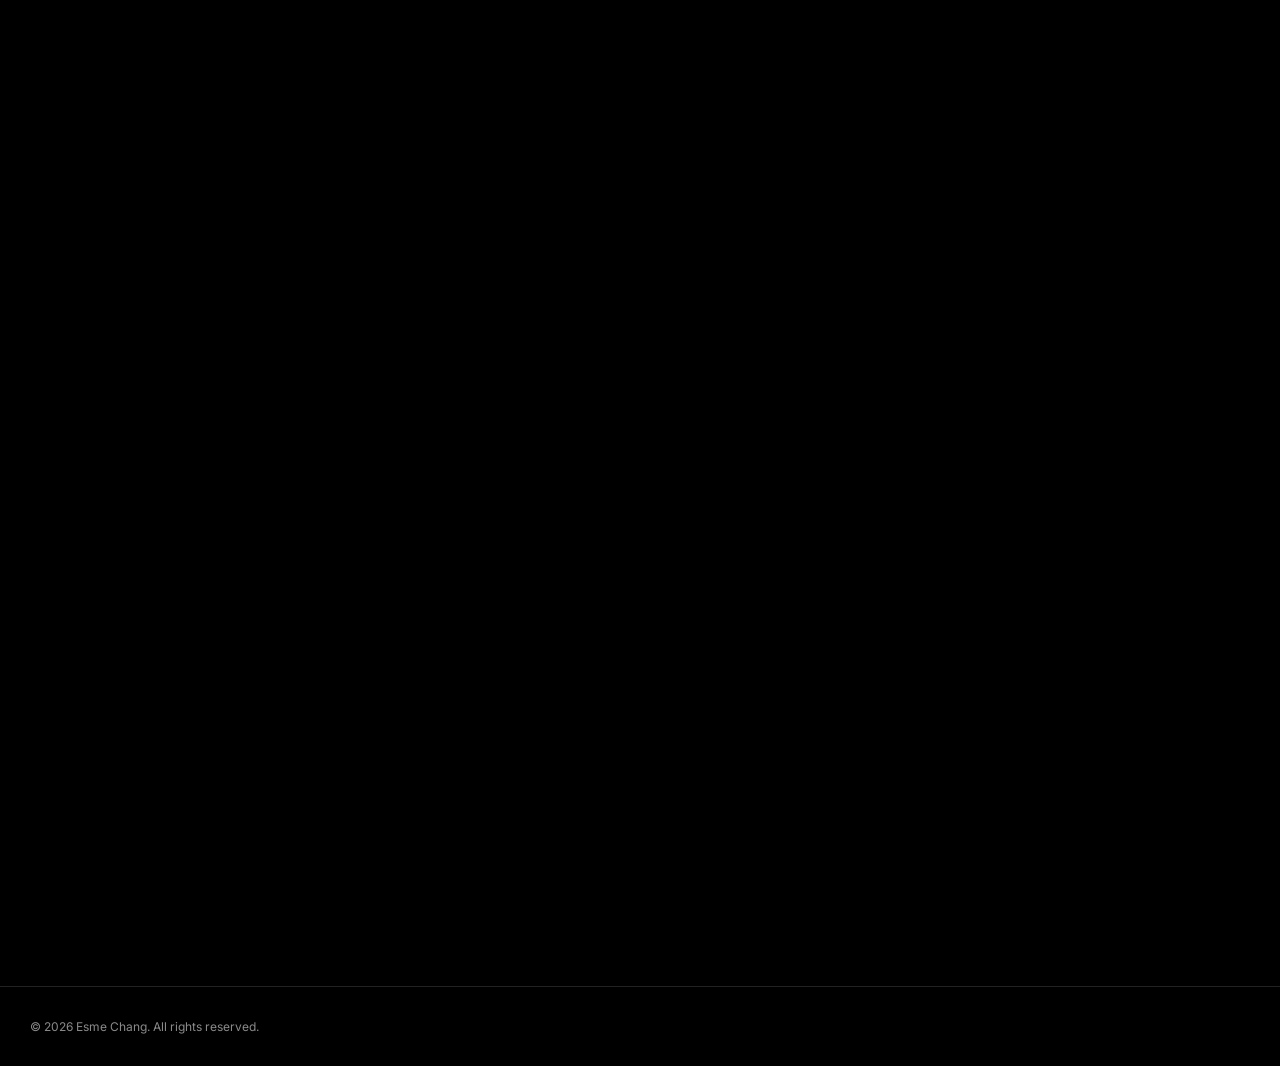
==== commit f76afb6f: "Update portfolio site: redesign styles, add AI workflow & research pages - Redesign styles and fonts" ====
--- a/index.html
+++ b/index.html
@@ -21,7 +21,8 @@
 
   <link rel="preconnect" href="https://fonts.googleapis.com">
   <link rel="preconnect" href="https://fonts.gstatic.com" crossorigin>
-  <link href="https://fonts.googleapis.com/css2?family=Cormorant+Garamond:ital,wght@0,300;0,400;0,500;0,600;0,700;1,300;1,400;1,500;1,600;1,700&family=Noto+Sans+TC:wght@300;400;500;600;700&display=swap" rel="stylesheet">
+  <link href="https://fonts.googleapis.com/css2?family=Inter:wght@300;400;500;600&family=Noto+Sans+TC:wght@300;400;500;600&family=Playfair+Display:wght@300;400;500;600;700&family=Noto+Serif+TC:wght@300;400;500;600;700&display=swap" rel="stylesheet">
+  <meta name="theme-color" content="#000000">
   <link rel="stylesheet" href="styles.css">
 </head>
 <body>
@@ -47,7 +48,7 @@
       <ul class="nav-links" id="navLinks">
         <li><a href="#about">About</a></li>
         <li><a href="#projects">Projects</a></li>
-        <li><a href="#research">Research</a></li>
+        <li><a href="ai-workflow.html">AI Workflow</a></li>
         <li><a href="#contact">Contact</a></li>
       </ul>
     </div>
@@ -88,10 +89,17 @@
           <p>我是具備英日雙語優勢、熟悉完整產品生命週期的產品設計師。擅長跨部門專案推動與跨文化溝通（TOEIC 935 / JLPT N1）。</p>
           <p>累積跨國電商、醫療 App 專案經驗，從需求定義到交付 QA 一手包辦。同時活用 AI 工具與 Vibe Coding 快速將想法落地為可運作的產品原型，讓設計不只停留在畫面，而是能被驗證的真實體驗。</p>
           <div class="skills">
-            <div class="skill-item reveal">
+            <div class="skill-item skill-item--ai reveal">
+              <div class="skill-icon">&#x1f916;</div>
+              <h3>AI × Vibe Coding</h3>
+              <p>善用 AI 工具加速設計，以 Vibe Coding 快速打造可運作原型</p>
+              <a href="ai-workflow.html" class="btn btn-primary btn-sm">查看 AI 流程</a>
+            </div>
+            <div class="skill-item skill-item--clickable reveal" data-modal="modal-research">
               <div class="skill-icon">&#x1f50d;</div>
               <h3>UX Research</h3>
               <p>競品分析、使用者訪談、Journey Map</p>
+              <span class="btn btn-primary btn-sm">查看詳情</span>
             </div>
             <div class="skill-item reveal">
               <div class="skill-icon">&#x1f3a8;</div>
@@ -103,11 +111,6 @@
               <h3>Prototyping</h3>
               <p>互動原型、使用者流程、可用性測試</p>
             </div>
-            <div class="skill-item reveal">
-              <div class="skill-icon">&#x1f916;</div>
-              <h3>AI × Vibe Coding</h3>
-              <p>善用 AI 工具加速設計，以 Vibe Coding 快速打造可運作原型</p>
-            </div>
           </div>
         </div>
       </div>
@@ -199,35 +202,6 @@
     </div>
   </section>
 
-  <!-- Research Section -->
-  <section class="section research" id="research">
-    <div class="container">
-      <h2 class="section-title reveal">Research &amp; Analysis</h2>
-      <p class="section-subtitle reveal">除了介面設計，我也具備 UX 研究與分析能力。</p>
-      <div class="research-grid">
-        <div class="research-card reveal">
-          <div class="research-icon">&#x1f4f1;</div>
-          <h3>便利商店 APP 分析</h3>
-          <p>針對主流便利商店 APP 進行功能比較與使用者體驗分析</p>
-        </div>
-        <div class="research-card reveal">
-          <div class="research-icon">&#x1f6f5;</div>
-          <h3>外送系統競品分析</h3>
-          <p>分析外送平台的核心功能、使用流程與差異化策略</p>
-        </div>
-        <div class="research-card reveal">
-          <div class="research-icon">&#x1f310;</div>
-          <h3>比較網站調查與研究</h3>
-          <p>研究比較類網站的資訊架構與決策引導設計</p>
-        </div>
-        <div class="research-card reveal">
-          <div class="research-icon">&#x1f5fa;</div>
-          <h3>Customer Journey Map</h3>
-          <p>繪製使用者旅程地圖，找出痛點與機會點</p>
-        </div>
-      </div>
-    </div>
-  </section>
 
   <!-- Contact Section -->
   <section class="section contact" id="contact">
@@ -250,6 +224,60 @@
     </div>
   </footer>
 
+  <!-- Skill Modals -->
+  <div class="skill-modal-overlay" id="modal-research">
+    <div class="skill-modal">
+      <button class="skill-modal-close" aria-label="關閉">&times;</button>
+      <div class="skill-modal-header">
+        <span class="skill-modal-icon">&#x1f50d;</span>
+        <h2>UX Research</h2>
+      </div>
+      <p class="skill-modal-desc">我在多個專案中執行使用者研究與競品分析，透過系統性的調查方法找出使用者痛點與產品機會。</p>
+      <div class="skill-modal-grid">
+        <a href="research-convenience-store.html" class="skill-modal-card">
+          <div class="skill-modal-card-icon">&#x1f4f1;</div>
+          <h3>便利商店 APP 分析</h3>
+          <p>針對 7-ELEVEN、全家、萊爾富等主流便利商店 APP 進行功能比較與使用者體驗分析，歸納各平台優劣勢與設計模式。</p>
+          <div class="skill-modal-tags">
+            <span class="tag">競品分析</span>
+            <span class="tag">功能比較</span>
+            <span class="tag">UX 評估</span>
+          </div>
+        </a>
+        <a href="research-food-delivery.html" class="skill-modal-card">
+          <div class="skill-modal-card-icon">&#x1f6f5;</div>
+          <h3>外送系統競品分析</h3>
+          <p>深入分析 Uber Eats、foodpanda 等外送平台的核心功能、使用流程與差異化策略，提出設計改善建議。</p>
+          <div class="skill-modal-tags">
+            <span class="tag">競品分析</span>
+            <span class="tag">流程拆解</span>
+            <span class="tag">策略分析</span>
+          </div>
+        </a>
+        <a href="research-comparison-website.html" class="skill-modal-card">
+          <div class="skill-modal-card-icon">&#x1f310;</div>
+          <h3>比較網站調查與研究</h3>
+          <p>研究比較類網站的資訊架構與決策引導設計，分析如何有效呈現多產品資訊以輔助使用者做出選擇。</p>
+          <div class="skill-modal-tags">
+            <span class="tag">資訊架構</span>
+            <span class="tag">使用者決策</span>
+            <span class="tag">桌面研究</span>
+          </div>
+        </a>
+        <a href="research-journey-map.html" class="skill-modal-card">
+          <div class="skill-modal-card-icon">&#x1f5fa;</div>
+          <h3>Customer Journey Map</h3>
+          <p>繪製使用者旅程地圖，從首次接觸到持續使用，系統性標記痛點、情緒變化與設計機會點。</p>
+          <div class="skill-modal-tags">
+            <span class="tag">Journey Map</span>
+            <span class="tag">痛點分析</span>
+            <span class="tag">使用者洞察</span>
+          </div>
+        </a>
+      </div>
+    </div>
+  </div>
+
   <script src="main.js"></script>
 </body>
 </html>
--- a/styles.css
+++ b/styles.css
@@ -1,54 +1,3 @@
-/* ===== Custom Cursor ===== */
-.cursor-dot {
-  position: fixed;
-  top: 0;
-  left: 0;
-  width: 8px;
-  height: 8px;
-  background: var(--color-primary);
-  border-radius: 50%;
-  pointer-events: none;
-  z-index: 99999;
-  transform: translate(-50%, -50%);
-  transition: width 0.2s, height 0.2s, background 0.2s;
-}
-
-.cursor-ring {
-  position: fixed;
-  top: 0;
-  left: 0;
-  width: 36px;
-  height: 36px;
-  border: 1.5px solid var(--color-primary);
-  border-radius: 50%;
-  pointer-events: none;
-  z-index: 99998;
-  transform: translate(-50%, -50%);
-  transition: width 0.25s, height 0.25s, border-color 0.25s, opacity 0.25s;
-  opacity: 0.5;
-}
-
-.cursor-dot.hover {
-  width: 12px;
-  height: 12px;
-  background: var(--color-primary-dark);
-}
-
-.cursor-ring.hover {
-  width: 52px;
-  height: 52px;
-  opacity: 0.3;
-}
-
-.cursor-dot.hidden,
-.cursor-ring.hidden {
-  opacity: 0;
-}
-
-@media (pointer: coarse) {
-  .cursor-dot, .cursor-ring { display: none; }
-}
-
 /* ===== Reset & Base ===== */
 *, *::before, *::after {
   margin: 0;
@@ -57,20 +6,25 @@
 }
 
 :root {
-  --color-primary: #1B3A5C;
-  --color-primary-light: #E8EDF4;
-  --color-primary-dark: #122843;
-  --color-text: #1A1A1A;
-  --color-text-light: #666;
-  --color-bg: #FAFBFC;
-  --color-white: #FFFFFF;
-  --color-border: #E8E8E8;
-  --color-card-shadow: rgba(0, 0, 0, 0.06);
-  --font-sans: 'Noto Sans TC', -apple-system, BlinkMacSystemFont, 'Segoe UI', sans-serif;
-  --font-en: 'Cormorant Garamond', 'Georgia', serif;
-  --max-width: 1200px;
-  --nav-height: 72px;
-  --transition: 0.3s cubic-bezier(0.4, 0, 0.2, 1);
+  --color-bg: #000000;
+  --color-bg-secondary: #111111;
+  --color-bg-elevated: #1a1a1a;
+  --color-text: #efefef;
+  --color-text-secondary: #8a8a8a;
+  --color-accent: #7fffd4;
+  --color-accent-dim: rgba(127, 255, 212, 0.15);
+  --color-border: #222222;
+  --color-border-light: #333333;
+  --font-sans: 'Inter', 'Noto Sans TC', -apple-system, BlinkMacSystemFont, 'Segoe UI', sans-serif;
+  --font-en: 'Inter', -apple-system, BlinkMacSystemFont, sans-serif;
+  --font-serif: 'Playfair Display', 'Noto Serif TC', Georgia, 'Times New Roman', serif;
+  --nav-height: 56px;
+  --transition: 0.4s cubic-bezier(0.4, 0, 0.2, 1);
+  --gap-xs: 8px;
+  --gap-sm: 16px;
+  --gap-md: 30px;
+  --gap-lg: 60px;
+  --gap-xl: 120px;
 }
 
 html {
@@ -82,8 +36,9 @@
   font-family: var(--font-sans);
   color: var(--color-text);
   background-color: var(--color-bg);
-  line-height: 1.7;
+  line-height: 1.6;
   -webkit-font-smoothing: antialiased;
+  -moz-osx-font-smoothing: grayscale;
 }
 
 img {
@@ -94,13 +49,17 @@
 
 a {
   text-decoration: none;
-  color: inherit;
+  color: var(--color-text);
+  transition: color 0.5s ease;
+}
+
+a:hover {
+  color: var(--color-accent);
 }
 
 .container {
-  max-width: var(--max-width);
-  margin: 0 auto;
-  padding: 0 24px;
+  width: 100%;
+  padding: 0 var(--gap-md);
 }
 
 /* ===== Loading Screen ===== */
@@ -108,7 +67,7 @@
   position: fixed;
   inset: 0;
   z-index: 9999;
-  background: var(--color-white);
+  background: var(--color-bg);
   display: flex;
   align-items: center;
   justify-content: center;
@@ -136,7 +95,7 @@
 }
 
 .loading-image img {
-  width: 180px;
+  width: 120px;
   height: auto;
   opacity: 0;
   animation: loadingFadeIn 0.8s ease forwards;
@@ -148,26 +107,25 @@
 }
 
 .loading-name {
-  font-family: var(--font-sans);
-  font-size: 2rem;
-  font-weight: 300;
-  letter-spacing: 0.3em;
-  color: var(--color-primary);
+  font-family: var(--font-serif);
+  font-size: 1.2rem;
+  font-weight: 300;
+  letter-spacing: 0.4em;
+  color: var(--color-text);
   margin-bottom: 24px;
 }
 
 .loading-bar {
-  width: 200px;
-  height: 2px;
-  background: var(--color-border);
-  border-radius: 2px;
+  width: 160px;
+  height: 1px;
+  background: var(--color-border-light);
   overflow: hidden;
 }
 
 .loading-bar-inner {
   width: 0%;
   height: 100%;
-  background: var(--color-primary);
+  background: var(--color-accent);
   transition: width 1.2s ease;
 }
 
@@ -182,21 +140,18 @@
   left: 0;
   right: 0;
   z-index: 1000;
-  background: rgba(250, 251, 252, 0.9);
+  background: transparent;
+  transition: background var(--transition);
+}
+
+.nav.scrolled {
+  background: rgba(0, 0, 0, 0.85);
   backdrop-filter: blur(12px);
   -webkit-backdrop-filter: blur(12px);
-  border-bottom: 1px solid transparent;
-  transition: border-color var(--transition);
-}
-
-.nav.scrolled {
-  border-bottom-color: var(--color-border);
 }
 
 .nav-inner {
-  max-width: var(--max-width);
-  margin: 0 auto;
-  padding: 0 24px;
+  padding: 0 var(--gap-md);
   height: var(--nav-height);
   display: flex;
   align-items: center;
@@ -204,29 +159,29 @@
 }
 
 .nav-logo {
-  font-family: var(--font-en);
-  font-size: 1.5rem;
-  font-weight: 600;
-  color: var(--color-primary);
-  letter-spacing: -0.02em;
+  font-family: var(--font-serif);
+  font-size: 1.1rem;
+  font-weight: 500;
+  color: var(--color-text) !important;
+  letter-spacing: 0.05em;
 }
 
 .nav-links {
   display: flex;
   list-style: none;
-  gap: 40px;
+  gap: 36px;
 }
 
 .nav-links a {
-  font-size: 0.9rem;
-  font-weight: 500;
-  color: var(--color-text-light);
-  transition: color var(--transition);
+  font-size: 0.85rem;
+  font-weight: 400;
+  color: var(--color-text-secondary);
+  transition: color 0.5s ease;
   letter-spacing: 0.02em;
 }
 
 .nav-links a:hover {
-  color: var(--color-primary);
+  color: var(--color-accent);
 }
 
 /* Hamburger */
@@ -244,7 +199,7 @@
 .nav-toggle span {
   display: block;
   width: 100%;
-  height: 2px;
+  height: 1px;
   background: var(--color-text);
   position: absolute;
   left: 0;
@@ -264,16 +219,16 @@
   min-height: 100vh;
   display: flex;
   align-items: center;
-  padding-top: var(--nav-height);
-  background: linear-gradient(160deg, var(--color-white) 0%, var(--color-primary-light) 100%);
+  padding: 160px var(--gap-md) var(--gap-lg);
+  background: var(--color-bg);
 }
 
 .hero-content {
-  padding: 80px 24px;
   display: flex;
   align-items: center;
   justify-content: space-between;
-  gap: 48px;
+  gap: var(--gap-lg);
+  width: 100%;
 }
 
 .hero-text {
@@ -282,15 +237,33 @@
 }
 
 .hero-image {
-  flex: 0 0 380px;
-  max-width: 380px;
+  flex: 0 0 320px;
+  max-width: 320px;
+  position: relative;
+}
+
+.hero-image::before {
+  content: '';
+  position: absolute;
+  inset: -8%;
+  background: radial-gradient(ellipse at 50% 50%, rgba(100, 100, 100, 0.08), transparent 70%);
+  border-radius: 50%;
+  animation: heroPulse 4s ease-in-out infinite;
+  pointer-events: none;
 }
 
 .hero-image img {
   width: 100%;
   height: auto;
-  /* subtle float animation */
-  animation: heroFloat 4s ease-in-out infinite;
+  opacity: 0.9;
+  animation: heroFloat 6s ease-in-out infinite;
+  will-change: transform;
+  transition: transform 0.4s ease, filter 0.4s ease;
+}
+
+.hero-image:hover img {
+  transform: translateY(-6px) scale(1.03);
+  filter: brightness(1.05);
 }
 
 @keyframes heroFloat {
@@ -298,42 +271,50 @@
   50% { transform: translateY(-12px); }
 }
 
+@keyframes heroPulse {
+  0%, 100% { opacity: 0.6; transform: scale(1); }
+  50% { opacity: 1; transform: scale(1.05); }
+}
+
 .hero-greeting {
-  font-size: 1.1rem;
-  color: var(--color-primary);
-  font-weight: 500;
-  margin-bottom: 8px;
+  font-size: 1rem;
+  color: var(--color-accent);
+  font-weight: 400;
+  margin-bottom: 12px;
+  letter-spacing: 0.1em;
 }
 
 .hero-name {
-  font-family: var(--font-en);
-  font-size: clamp(3rem, 8vw, 5.5rem);
-  font-weight: 700;
-  line-height: 1.1;
+  font-family: var(--font-serif);
+  font-size: clamp(3.5rem, 8vw, 6rem);
+  font-weight: 300;
+  line-height: 1.05;
   letter-spacing: -0.03em;
-  margin-bottom: 16px;
-  color: var(--color-primary);
+  margin-bottom: 20px;
+  color: var(--color-text);
 }
 
 .hero-title {
-  font-size: 1.3rem;
-  color: var(--color-text-light);
-  margin-bottom: 24px;
-  font-weight: 400;
+  font-size: 1.2rem;
+  color: var(--color-text-secondary);
+  margin-bottom: 28px;
+  font-weight: 300;
+  letter-spacing: 0.02em;
 }
 
 .hero-desc {
-  font-size: 1.05rem;
-  color: var(--color-text-light);
-  max-width: 560px;
+  font-size: 1rem;
+  color: var(--color-text-secondary);
+  max-width: 520px;
   line-height: 1.8;
-  margin-bottom: 32px;
+  margin-bottom: 40px;
+  font-weight: 300;
 }
 
 .hero-cta {
   display: flex;
-  gap: 16px;
-  margin-bottom: 32px;
+  gap: var(--gap-sm);
+  margin-bottom: 40px;
   flex-wrap: wrap;
 }
 
@@ -346,12 +327,13 @@
 .tag {
   display: inline-block;
   padding: 6px 16px;
-  background: var(--color-white);
-  border: 1px solid var(--color-border);
-  border-radius: 100px;
-  font-size: 0.8rem;
-  color: var(--color-text-light);
-  font-weight: 500;
+  background: transparent;
+  border: 1px solid var(--color-border-light);
+  border-radius: 0;
+  font-size: 0.75rem;
+  color: var(--color-text-secondary);
+  font-weight: 400;
+  letter-spacing: 0.05em;
 }
 
 /* Stagger animation for hero */
@@ -366,6 +348,9 @@
 body.loaded .hero .stagger-3 { animation: fadeUp 0.6s ease forwards 0.3s; }
 body.loaded .hero .stagger-4 { animation: fadeUp 0.6s ease forwards 0.4s; }
 body.loaded .hero .stagger-5 { animation: fadeUp 0.6s ease forwards 0.5s; }
+body.loaded .hero-image img {
+  animation: fadeUp 0.6s ease forwards 0.5s, heroFloat 6s ease-in-out 1.1s infinite;
+}
 
 @keyframes fadeUp {
   to {
@@ -377,64 +362,77 @@
 /* ===== Buttons ===== */
 .btn {
   display: inline-block;
-  padding: 10px 48px;
-  border-radius: 8px;
-  font-size: 0.95rem;
-  font-weight: 600;
-  transition: all var(--transition);
+  padding: 12px 40px;
+  border-radius: 0;
+  font-size: 0.85rem;
+  font-weight: 500;
+  transition: all 0.5s ease;
   cursor: pointer;
-  border: 2px solid transparent;
+  border: 1px solid var(--color-border-light);
+  letter-spacing: 0.05em;
 }
 
 .btn-primary {
-  background: var(--color-primary);
-  color: var(--color-white);
-  border-color: var(--color-primary);
+  background: var(--color-text);
+  color: var(--color-bg);
+  border-color: var(--color-text);
 }
 
 .btn-primary:hover {
-  background: var(--color-primary-dark);
-  border-color: var(--color-primary-dark);
-  transform: translateY(-2px);
-  box-shadow: 0 8px 24px rgba(27, 58, 92, 0.25);
+  background: var(--color-accent);
+  border-color: var(--color-accent);
+  color: var(--color-bg);
 }
 
 .btn-outline {
-  background: var(--color-white);
-  color: var(--color-primary);
-  border: none;
+  background: transparent;
+  color: var(--color-text);
+  border: 1px solid var(--color-border-light);
 }
 
 .btn-outline:hover {
-  background: var(--color-primary);
-  color: var(--color-white);
-  transform: translateY(-2px);
+  border-color: var(--color-accent);
+  color: var(--color-accent);
+}
+
+.btn-sm {
+  padding: 8px 20px;
+  font-size: 0.78rem;
+  margin-top: 14px;
+  display: inline-block;
+}
+
+.skill-item--ai {
+  border-color: var(--color-accent) !important;
+  background: var(--color-accent-dim);
 }
 
 /* ===== Sections ===== */
 .section {
-  padding: 120px 0;
+  padding: var(--gap-xl) 0;
 }
 
 .section-title {
-  font-family: var(--font-en);
-  font-size: 2.2rem;
-  font-weight: 700;
+  font-family: var(--font-serif);
+  font-size: clamp(2rem, 4vw, 3rem);
+  font-weight: 300;
   margin-bottom: 16px;
   letter-spacing: -0.02em;
+  color: var(--color-text);
 }
 
 .section-subtitle {
-  font-size: 1.05rem;
-  color: var(--color-text-light);
+  font-size: 1rem;
+  color: var(--color-text-secondary);
   margin-bottom: 48px;
+  font-weight: 300;
 }
 
 /* ===== About ===== */
 .about-grid {
   display: grid;
-  grid-template-columns: 280px 1fr;
-  gap: 60px;
+  grid-template-columns: 240px 1fr;
+  gap: var(--gap-lg);
   align-items: start;
   margin-top: 48px;
 }
@@ -443,84 +441,237 @@
   width: 100%;
   aspect-ratio: 1;
   object-fit: cover;
-  border-radius: 16px;
-  box-shadow: 0 12px 40px var(--color-card-shadow);
+  border-radius: 0;
+  filter: grayscale(20%);
 }
 
 .about-text p {
-  font-size: 1.05rem;
-  color: var(--color-text-light);
+  font-size: 1rem;
+  color: var(--color-text-secondary);
   margin-bottom: 16px;
   line-height: 1.8;
+  font-weight: 300;
 }
 
 .skills {
   display: grid;
   grid-template-columns: repeat(4, 1fr);
-  gap: 24px;
-  margin-top: 40px;
+  gap: 1px;
+  margin-top: 48px;
+  background: var(--color-border);
 }
 
 .skill-item {
+  padding: 28px 24px;
+  background: var(--color-bg);
+  border: none;
+  border-radius: 0;
+  transition: background 0.5s ease;
+  display: flex;
+  flex-direction: column;
+}
+
+.skill-item:hover {
+  background: var(--color-bg-elevated);
+}
+
+.skill-icon {
+  font-size: 1.5rem;
+  margin-bottom: 16px;
+}
+
+.skill-item h3 {
+  font-size: 0.9rem;
+  font-weight: 500;
+  margin-bottom: 8px;
+  color: var(--color-text);
+}
+
+.skill-item p {
+  font-size: 0.8rem;
+  color: var(--color-text-secondary);
+  margin-bottom: 0;
+  line-height: 1.5;
+  font-weight: 300;
+  flex: 1;
+}
+
+.skill-item .btn-sm {
+  align-self: flex-start;
+}
+
+.skill-item--clickable {
+  cursor: pointer;
+}
+
+/* ===== Skill Modal ===== */
+.skill-modal-overlay {
+  position: fixed;
+  inset: 0;
+  z-index: 10000;
+  background: rgba(0, 0, 0, 0.85);
+  backdrop-filter: blur(8px);
+  -webkit-backdrop-filter: blur(8px);
+  display: flex;
+  align-items: center;
+  justify-content: center;
+  opacity: 0;
+  visibility: hidden;
+  transition: opacity 0.4s ease, visibility 0.4s ease;
+  padding: 40px 20px;
+  overflow-y: auto;
+}
+
+.skill-modal-overlay.active {
+  opacity: 1;
+  visibility: visible;
+}
+
+.skill-modal {
+  background: var(--color-bg-secondary);
+  border: 1px solid var(--color-border);
+  max-width: 720px;
+  width: 100%;
+  padding: 48px 40px;
+  position: relative;
+  transform: translateY(20px);
+  transition: transform 0.4s cubic-bezier(0.4, 0, 0.2, 1);
+}
+
+.skill-modal-overlay.active .skill-modal {
+  transform: translateY(0);
+}
+
+.skill-modal-close {
+  position: absolute;
+  top: 16px;
+  right: 20px;
+  background: none;
+  border: none;
+  color: var(--color-text-secondary);
+  font-size: 1.5rem;
+  cursor: pointer;
+  transition: color 0.3s ease;
+  line-height: 1;
+}
+
+.skill-modal-close:hover {
+  color: var(--color-accent);
+}
+
+.skill-modal-header {
+  display: flex;
+  align-items: center;
+  gap: 12px;
+  margin-bottom: 16px;
+}
+
+.skill-modal-icon {
+  font-size: 1.8rem;
+}
+
+.skill-modal-header h2 {
+  font-family: var(--font-serif);
+  font-size: 1.5rem;
+  font-weight: 400;
+  color: var(--color-text);
+}
+
+.skill-modal-desc {
+  font-size: 0.9rem;
+  color: var(--color-text-secondary);
+  line-height: 1.8;
+  font-weight: 300;
+  margin-bottom: 32px;
+}
+
+.skill-modal-grid {
+  display: grid;
+  grid-template-columns: repeat(2, 1fr);
+  gap: 1px;
+  background: var(--color-border);
+}
+
+.skill-modal-card {
   padding: 24px;
-  background: var(--color-white);
-  border-radius: 12px;
-  border: none;
-  transition: all var(--transition);
-}
-
-.skill-item:hover {
-  transform: translateY(-4px);
-  box-shadow: 0 12px 32px var(--color-card-shadow);
-}
-
-.skill-icon {
-  font-size: 1.8rem;
+  background: var(--color-bg);
+  transition: background 0.3s ease;
+}
+
+.skill-modal-card:hover {
+  background: var(--color-bg-elevated);
+}
+
+a.skill-modal-card {
+  display: block;
+  color: inherit;
+  text-decoration: none;
+}
+
+a.skill-modal-card:hover {
+  color: inherit;
+}
+
+.skill-modal-card-icon {
+  font-size: 1.4rem;
   margin-bottom: 12px;
 }
 
-.skill-item h3 {
-  font-size: 1rem;
-  font-weight: 600;
+.skill-modal-card h3 {
+  font-size: 0.9rem;
+  font-weight: 500;
+  color: var(--color-text);
   margin-bottom: 8px;
 }
 
-.skill-item p {
-  font-size: 0.85rem;
-  color: var(--color-text-light);
-  margin-bottom: 0;
+.skill-modal-card p {
+  font-size: 0.8rem;
+  color: var(--color-text-secondary);
+  line-height: 1.6;
+  font-weight: 300;
+  margin-bottom: 12px;
+}
+
+.skill-modal-tags {
+  display: flex;
+  flex-wrap: wrap;
+  gap: 6px;
+}
+
+.skill-modal-tags .tag {
+  padding: 3px 10px;
+  font-size: 0.68rem;
 }
 
 /* ===== Projects ===== */
 .projects {
-  background: var(--color-white);
+  background: var(--color-bg);
 }
 
 .projects-grid {
   display: grid;
   grid-template-columns: repeat(2, 1fr);
-  gap: 32px;
+  gap: var(--gap-md);
   margin-top: 48px;
 }
 
 .project-card {
-  background: var(--color-bg);
-  border-radius: 16px;
+  background: var(--color-bg-secondary);
+  border-radius: 0;
   overflow: hidden;
-  transition: all var(--transition);
+  transition: opacity 0.5s ease;
   border: 1px solid var(--color-border);
   display: block;
 }
 
 .project-card:hover {
-  transform: translateY(-8px);
-  box-shadow: 0 20px 60px rgba(0, 0, 0, 0.1);
+  opacity: 0.8;
 }
 
 .project-card-img {
   overflow: hidden;
   aspect-ratio: 16 / 10;
-  background: var(--color-primary-light);
+  background: var(--color-bg-elevated);
 }
 
 .project-card-img img {
@@ -531,7 +682,7 @@
 }
 
 .project-card:hover .project-card-img img {
-  transform: scale(1.05);
+  transform: scale(1.03);
 }
 
 .project-card-info {
@@ -541,129 +692,96 @@
 .project-card-tag {
   display: inline-block;
   padding: 4px 12px;
-  background: var(--color-primary-light);
-  color: var(--color-primary);
-  border-radius: 100px;
-  font-size: 0.75rem;
-  font-weight: 600;
+  background: transparent;
+  color: var(--color-accent);
+  border: 1px solid var(--color-accent);
+  border-radius: 0;
+  font-size: 0.7rem;
+  font-weight: 400;
   margin-bottom: 12px;
+  letter-spacing: 0.05em;
 }
 
 .project-card-info h3 {
-  font-family: var(--font-en);
-  font-size: 1.25rem;
-  font-weight: 700;
+  font-family: var(--font-serif);
+  font-size: 1.2rem;
+  font-weight: 400;
   margin-bottom: 8px;
   line-height: 1.4;
+  color: var(--color-text);
 }
 
 .project-card-info p {
-  font-size: 0.9rem;
-  color: var(--color-text-light);
+  font-size: 0.85rem;
+  color: var(--color-text-secondary);
   margin-bottom: 12px;
+  font-weight: 300;
 }
 
 .project-card-meta {
   display: flex;
   justify-content: space-between;
-  font-size: 0.8rem;
-  color: var(--color-text-light);
-  opacity: 0.7;
-}
-
-/* ===== Research ===== */
-.research-grid {
-  display: grid;
-  grid-template-columns: repeat(4, 1fr);
-  gap: 24px;
-}
-
-.research-card {
-  padding: 32px 24px;
-  background: var(--color-white);
-  border-radius: 12px;
-  border: 1px solid var(--color-border);
-  transition: all var(--transition);
-  text-align: center;
-}
-
-.research-card:hover {
-  transform: translateY(-4px);
-  box-shadow: 0 12px 32px var(--color-card-shadow);
-}
-
-.research-icon {
-  font-size: 2rem;
-  margin-bottom: 16px;
-}
-
-.research-card h3 {
-  font-size: 1rem;
-  font-weight: 600;
-  margin-bottom: 8px;
-}
-
-.research-card p {
-  font-size: 0.85rem;
-  color: var(--color-text-light);
-  line-height: 1.6;
-}
+  font-size: 0.75rem;
+  color: var(--color-text-secondary);
+  opacity: 0.6;
+}
+
 
 /* ===== Contact ===== */
 .contact {
-  background: var(--color-white);
-  text-align: center;
+  background: var(--color-bg);
+  text-align: left;
 }
 
 .contact-text {
+  font-size: 1.1rem;
+  color: var(--color-text-secondary);
+  margin-bottom: 40px;
+  font-weight: 300;
+}
+
+.contact-links {
+  display: flex;
+  gap: 16px;
+  flex-wrap: wrap;
+}
+
+.contact-link {
+  display: flex;
+  align-items: center;
+  gap: 12px;
+  padding: 16px 28px;
+  background: transparent;
+  border: 1px solid var(--color-border-light);
+  border-radius: 0;
+  transition: all 0.5s ease;
+  font-size: 0.9rem;
+  font-weight: 300;
+}
+
+.contact-link:hover {
+  border-color: var(--color-accent);
+  color: var(--color-accent);
+}
+
+.contact-link-icon {
   font-size: 1.2rem;
-  color: var(--color-text-light);
-  margin-bottom: 40px;
-}
-
-.contact-links {
-  display: flex;
-  justify-content: center;
-  gap: 24px;
-  flex-wrap: wrap;
-}
-
-.contact-link {
-  display: flex;
-  align-items: center;
-  gap: 12px;
-  padding: 16px 32px;
-  background: var(--color-bg);
-  border-radius: 12px;
-  border: 1px solid var(--color-border);
-  transition: all var(--transition);
-  font-size: 1rem;
-}
-
-.contact-link:hover {
-  border-color: var(--color-primary);
-  color: var(--color-primary);
-  transform: translateY(-2px);
-}
-
-.contact-link-icon {
-  font-size: 1.3rem;
 }
 
 /* ===== Footer ===== */
 .footer {
-  padding: 40px 0;
-  text-align: center;
-  font-size: 0.85rem;
-  color: var(--color-text-light);
+  padding: var(--gap-md) 0;
+  text-align: left;
+  font-size: 0.75rem;
+  color: var(--color-text-secondary);
   border-top: 1px solid var(--color-border);
 }
 
 /* ===== Scroll Reveal ===== */
 .reveal {
   opacity: 0;
-  transform: translateY(30px);
-  transition: opacity 0.7s ease, transform 0.7s ease;
+  transform: translateY(20px);
+  transition: opacity 0.5s ease, transform 0.5s ease;
 }
 
 .reveal.visible {
@@ -674,35 +792,37 @@
 /* ===== Responsive ===== */
 @media (max-width: 1024px) {
   .about-grid {
-    grid-template-columns: 220px 1fr;
+    grid-template-columns: 200px 1fr;
     gap: 40px;
   }
 
   .skills {
     grid-template-columns: repeat(2, 1fr);
-    gap: 16px;
-  }
-
-  .research-grid {
+  }
+
+  .skill-modal-grid {
     grid-template-columns: repeat(2, 1fr);
   }
 }
 
-@media (max-width: 768px) {
+@media (max-width: 765px) {
+  :root {
+    --gap-md: 16px;
+  }
+
   .nav-toggle { display: block; }
 
   .nav-links {
     position: fixed;
     top: 0;
     right: -100%;
-    width: 280px;
+    width: 100%;
     height: 100vh;
-    background: var(--color-white);
+    background: var(--color-bg);
     flex-direction: column;
-    padding: 100px 40px;
-    gap: 32px;
+    padding: 120px 40px;
+    gap: 24px;
     transition: right var(--transition);
-    box-shadow: -8px 0 32px rgba(0, 0, 0, 0.1);
   }
 
   .nav-links.open {
@@ -710,36 +830,29 @@
   }
 
   .nav-links a {
-    font-size: 1.1rem;
+    font-size: 2rem;
+    font-weight: 300;
+    color: var(--color-text);
+  }
+
+  .hero {
+    padding: 120px var(--gap-md) var(--gap-lg);
   }
 
   .hero-content {
-    padding: 60px 24px;
     flex-direction: column;
-    text-align: center;
+    text-align: left;
   }
 
   .hero-image {
     flex: 0 0 auto;
-    max-width: 260px;
+    max-width: 200px;
     order: -1;
   }
 
-  .hero-desc {
-    margin-left: auto;
-    margin-right: auto;
-  }
-
-  .hero-cta {
-    justify-content: center;
-  }
-
-  .hero-tags {
-    justify-content: center;
-  }
-
   .hero-name {
-    font-size: 2.8rem;
+    font-size: clamp(2.5rem, 10vw, 3.5rem);
+    font-weight: 400;
   }
 
   .section {
@@ -752,7 +865,7 @@
   }
 
   .about-photo {
-    max-width: 200px;
+    max-width: 160px;
   }
 
   .skills {
@@ -763,74 +876,86 @@
     grid-template-columns: 1fr;
   }
 
-  .research-grid {
+  .skill-modal {
+    padding: 32px 20px;
+  }
+
+  .skill-modal-grid {
     grid-template-columns: 1fr;
   }
 }
 
 /* ===== Project Detail Page ===== */
 .project-hero {
-  padding-top: calc(var(--nav-height) + 60px);
-  padding-bottom: 60px;
-  background: linear-gradient(160deg, var(--color-white) 0%, var(--color-primary-light) 100%);
+  padding-top: calc(var(--nav-height) + 80px);
+  padding-bottom: var(--gap-lg);
+  background: var(--color-bg);
 }
 
 .project-hero-tag {
   display: inline-block;
-  padding: 6px 16px;
-  background: var(--color-primary-light);
-  color: var(--color-primary);
-  border-radius: 100px;
+  padding: 4px 14px;
+  background: transparent;
+  color: var(--color-accent);
+  border: 1px solid var(--color-accent);
+  border-radius: 0;
+  font-size: 0.78rem;
+  font-weight: 400;
+  margin-top: 12px;
+  margin-bottom: 20px;
+  letter-spacing: 0.05em;
+}
+
+.project-hero h1 {
+  font-family: var(--font-serif);
+  font-size: clamp(2rem, 5vw, 3.5rem);
+  font-weight: 700;
+  margin-bottom: 16px;
+  letter-spacing: -0.02em;
+  color: var(--color-text);
+}
+
+.project-hero-desc {
+  font-size: 1.05rem;
+  color: var(--color-text-secondary);
+  margin-bottom: 28px;
+  max-width: 640px;
+  font-weight: 300;
+  line-height: 1.8;
+}
+
+.project-hero-meta {
+  display: flex;
+  gap: 32px;
   font-size: 0.85rem;
-  font-weight: 600;
-  margin-bottom: 16px;
-}
-
-.project-hero h1 {
-  font-family: var(--font-en);
-  font-size: clamp(2rem, 5vw, 3rem);
-  font-weight: 700;
-  margin-bottom: 12px;
-  letter-spacing: -0.02em;
-}
-
-.project-hero-desc {
-  font-size: 1.1rem;
-  color: var(--color-text-light);
-  margin-bottom: 24px;
-  max-width: 640px;
-}
-
-.project-hero-meta {
-  display: flex;
-  gap: 32px;
-  font-size: 0.9rem;
-  color: var(--color-text-light);
+  color: var(--color-text-secondary);
+  font-weight: 300;
 }
 
 .project-hero-meta strong {
   color: var(--color-text);
+  font-weight: 500;
 }
 
 .project-hero-disclaimer {
-  margin-top: 20px;
-  font-size: 0.8rem;
-  color: var(--color-text-light);
-  opacity: 0.65;
+  margin-top: 24px;
+  font-size: 0.78rem;
+  color: var(--color-text-secondary);
+  opacity: 0.5;
 }
 
 .back-link {
   display: inline-flex;
   align-items: center;
   gap: 8px;
-  font-size: 0.9rem;
-  color: var(--color-text-light);
-  margin-bottom: 32px;
-  transition: color var(--transition);
+  font-size: 0.85rem;
+  color: var(--color-text-secondary);
+  margin-bottom: 40px;
+  transition: color 0.5s ease;
 }
 
 .back-link:hover {
-  color: var(--color-primary);
+  color: var(--color-accent);
 }
 
 /* Project sections */
@@ -839,13 +964,13 @@
 }
 
 .project-section:nth-child(even) {
-  background: var(--color-white);
+  background: var(--color-bg-secondary);
 }
 
 .project-section h2 {
-  font-family: var(--font-en);
-  font-size: 1.6rem;
-  font-weight: 700;
+  font-family: var(--font-serif);
+  font-size: 1.5rem;
+  font-weight: 400;
   margin-bottom: 32px;
   color: var(--color-text);
 }
@@ -854,7 +979,7 @@
 .styled-table {
   width: 100%;
   border-collapse: collapse;
-  font-size: 0.9rem;
+  font-size: 0.85rem;
 }
 
 .styled-table th,
@@ -866,15 +991,21 @@
 }
 
 .styled-table th {
-  background: var(--color-primary-light);
-  color: var(--color-primary-dark);
-  font-weight: 600;
-  font-size: 0.85rem;
+  background: var(--color-bg-elevated);
+  color: var(--color-accent);
+  font-weight: 500;
+  font-size: 0.78rem;
   white-space: nowrap;
+  letter-spacing: 0.05em;
+}
+
+.styled-table td {
+  color: var(--color-text-secondary);
+  font-weight: 300;
 }
 
 .styled-table tr:hover td {
-  background: var(--color-bg);
+  background: var(--color-bg-elevated);
 }
 
 /* Flow blocks */
@@ -883,10 +1014,10 @@
 }
 
 .flow-block h3 {
-  font-size: 1.1rem;
-  font-weight: 600;
+  font-size: 1rem;
+  font-weight: 500;
   margin-bottom: 12px;
-  color: var(--color-primary-dark);
+  color: var(--color-text);
 }
 
 .flow-steps {
@@ -895,16 +1026,24 @@
   gap: 8px;
   align-items: center;
   padding: 20px;
-  background: var(--color-bg);
-  border-radius: 12px;
+  background: var(--color-bg-secondary);
+  border-radius: 0;
   border: 1px solid var(--color-border);
-  font-size: 0.9rem;
+  font-size: 0.85rem;
   line-height: 2;
+  color: var(--color-text-secondary);
 }
 
 .flow-arrow {
-  color: var(--color-primary);
-  font-weight: 700;
+  color: var(--color-accent);
+  font-weight: 500;
+}
+
+.flow-note {
+  margin-top: 12px;
+  font-size: 0.85rem;
+  color: var(--color-text-secondary);
+  line-height: 1.6;
 }
 
 .flow-block .flow-images {
@@ -916,13 +1055,14 @@
 
 .flow-block .flow-images img {
   width: 100%;
-  border-radius: 10px;
+  border-radius: 0;
   border: 1px solid var(--color-border);
-  transition: transform 0.3s ease;
+  transition: opacity 0.3s ease;
+  cursor: pointer;
 }
 
 .flow-block .flow-images img:hover {
-  transform: scale(1.02);
+  opacity: 0.8;
 }
 
 /* Unified sizing: mobile UI screenshots */
@@ -942,14 +1082,14 @@
 /* Unified sizing: desktop UI screenshots */
 .flow-images--desktop {
   display: flex !important;
-  flex-wrap: wrap;
-  gap: 12px;
-  justify-content: flex-start;
+  flex-direction: column;
+  gap: 24px;
+  align-items: center;
 }
 
 .flow-images--desktop img {
-  width: auto !important;
-  height: 280px;
+  width: 100% !important;
+  height: auto;
   object-fit: contain;
 }
 
@@ -957,48 +1097,51 @@
 .highlights-list {
   list-style: none;
   display: grid;
-  gap: 16px;
+  gap: 1px;
+  background: var(--color-border);
 }
 
 .highlights-list li {
   padding: 20px 24px;
   background: var(--color-bg);
-  border-radius: 12px;
-  border-left: 4px solid var(--color-primary);
-  font-size: 0.95rem;
+  border-radius: 0;
+  border-left: 2px solid var(--color-accent);
+  font-size: 0.9rem;
   line-height: 1.6;
+  color: var(--color-text-secondary);
+  font-weight: 300;
 }
 
 .highlights-list li strong {
-  color: var(--color-primary-dark);
+  color: var(--color-text);
+  font-weight: 500;
 }
 
 /* Image gallery */
 .gallery {
   display: grid;
   grid-template-columns: repeat(auto-fill, minmax(300px, 1fr));
-  gap: 16px;
+  gap: 2px;
   margin-top: 24px;
 }
 
 .gallery img {
   width: 100%;
-  border-radius: 12px;
-  border: 1px solid var(--color-border);
+  border-radius: 0;
+  border: none;
   cursor: pointer;
-  transition: transform var(--transition), box-shadow var(--transition);
+  transition: opacity 0.5s ease;
 }
 
 .gallery img:hover {
-  transform: scale(1.02);
-  box-shadow: 0 8px 32px var(--color-card-shadow);
+  opacity: 0.8;
 }
 
 /* Unified sizing: mobile UI gallery */
 .gallery--mobile {
   display: flex;
   flex-wrap: wrap;
-  gap: 16px;
+  gap: 8px;
   justify-content: flex-start;
 }
 
@@ -1012,7 +1155,7 @@
 .gallery--desktop {
   display: flex;
   flex-wrap: wrap;
-  gap: 16px;
+  gap: 8px;
   justify-content: flex-start;
 }
 
@@ -1027,12 +1170,12 @@
 }
 
 .gallery-group h3 {
-  font-size: 1.15rem;
-  font-weight: 600;
+  font-size: 1rem;
+  font-weight: 500;
   margin-bottom: 16px;
   color: var(--color-text);
   padding-left: 16px;
-  border-left: 3px solid var(--color-primary);
+  border-left: 2px solid var(--color-accent);
 }
 
 /* Project nav */
@@ -1048,14 +1191,14 @@
   display: flex;
   align-items: center;
   gap: 8px;
-  font-size: 0.95rem;
-  color: var(--color-text-light);
-  font-weight: 500;
-  transition: color var(--transition);
+  font-size: 0.9rem;
+  color: var(--color-text-secondary);
+  font-weight: 400;
+  transition: color 0.5s ease;
 }
 
 .project-nav a:hover {
-  color: var(--color-primary);
+  color: var(--color-accent);
 }
 
 /* Lightbox */
@@ -1063,7 +1206,7 @@
   position: fixed;
   inset: 0;
   z-index: 9999;
-  background: rgba(0, 0, 0, 0.9);
+  background: rgba(0, 0, 0, 0.95);
   display: none;
   align-items: center;
   justify-content: center;
@@ -1077,7 +1220,7 @@
 .lightbox img {
   max-width: 90vw;
   max-height: 90vh;
-  border-radius: 8px;
+  border-radius: 0;
 }
 
 /* ===== Animated Flow Showcase ===== */
@@ -1086,12 +1229,12 @@
 }
 
 .flow-showcase h3 {
-  font-size: 1.15rem;
-  font-weight: 600;
+  font-size: 1rem;
+  font-weight: 500;
   margin-bottom: 20px;
   color: var(--color-text);
   padding-left: 16px;
-  border-left: 3px solid var(--color-primary);
+  border-left: 2px solid var(--color-accent);
 }
 
 /* Step indicators */
@@ -1116,7 +1259,7 @@
   min-width: 120px;
   flex: 1;
   position: relative;
-  opacity: 0.35;
+  opacity: 0.3;
   transform: scale(0.92);
   transition: all 0.5s cubic-bezier(0.4, 0, 0.2, 1);
   cursor: pointer;
@@ -1128,58 +1271,57 @@
 }
 
 .flow-step.done {
-  opacity: 0.7;
+  opacity: 0.6;
   transform: scale(0.96);
 }
 
 .flow-step-dot {
-  width: 40px;
-  height: 40px;
-  border-radius: 50%;
-  background: var(--color-bg);
-  border: 2px solid var(--color-border);
+  width: 36px;
+  height: 36px;
+  border-radius: 0;
+  background: var(--color-bg-secondary);
+  border: 1px solid var(--color-border-light);
   display: flex;
   align-items: center;
   justify-content: center;
-  font-size: 0.85rem;
-  font-weight: 700;
-  color: var(--color-text-light);
+  font-size: 0.78rem;
+  font-weight: 500;
+  color: var(--color-text-secondary);
   transition: all 0.5s cubic-bezier(0.4, 0, 0.2, 1);
   position: relative;
   z-index: 2;
 }
 
 .flow-step.active .flow-step-dot {
-  background: var(--color-primary);
-  border-color: var(--color-primary);
-  color: var(--color-white);
-  box-shadow: 0 0 0 6px rgba(27, 58, 92, 0.15), 0 4px 12px rgba(27, 58, 92, 0.3);
+  background: var(--color-accent);
+  border-color: var(--color-accent);
+  color: var(--color-bg);
 }
 
 .flow-step.done .flow-step-dot {
-  background: var(--color-primary-light);
-  border-color: var(--color-primary);
-  color: var(--color-primary);
+  background: var(--color-bg-elevated);
+  border-color: var(--color-accent);
+  color: var(--color-accent);
 }
 
 .flow-step-label {
   margin-top: 12px;
-  font-size: 0.8rem;
-  font-weight: 600;
-  color: var(--color-text-light);
+  font-size: 0.75rem;
+  font-weight: 500;
+  color: var(--color-text-secondary);
   text-align: center;
   transition: color 0.5s ease;
   line-height: 1.3;
 }
 
 .flow-step.active .flow-step-label {
-  color: var(--color-primary-dark);
+  color: var(--color-text);
 }
 
 .flow-step-desc {
   margin-top: 4px;
-  font-size: 0.72rem;
-  color: var(--color-text-light);
+  font-size: 0.68rem;
+  color: var(--color-text-secondary);
   text-align: center;
   opacity: 0;
   transform: translateY(-4px);
@@ -1195,32 +1337,31 @@
 /* Connector line between steps */
 .flow-connector {
   flex: 0.5;
-  height: 2px;
-  background: var(--color-border);
+  height: 1px;
+  background: var(--color-border-light);
   position: relative;
-  top: 20px;
+  top: 18px;
   min-width: 24px;
 }
 
 .flow-connector-fill {
   height: 100%;
   width: 0%;
-  background: var(--color-primary);
+  background: var(--color-accent);
   transition: width 0.6s cubic-bezier(0.4, 0, 0.2, 1);
-  border-radius: 2px;
 }
 
 .flow-connector.filled .flow-connector-fill {
   width: 100%;
 }
 
-/* Image viewport — show one screen at a time */
+/* Image viewport */
 .flow-image-viewport {
   position: relative;
-  border-radius: 12px;
+  border-radius: 0;
   border: 1px solid var(--color-border);
   overflow: hidden;
-  background: #f0f0f0;
+  background: var(--color-bg-secondary);
   margin-top: 16px;
   aspect-ratio: 3 / 4;
 }
@@ -1241,16 +1382,14 @@
 
 /* Progress bar under image */
 .flow-progress-bar {
-  height: 3px;
+  height: 2px;
   background: var(--color-border);
-  border-radius: 4px;
   margin-top: 8px;
 }
 
 .flow-progress-fill {
   height: 100%;
-  background: linear-gradient(90deg, var(--color-primary), var(--color-primary-dark));
-  border-radius: 4px;
+  background: var(--color-accent);
   width: 0%;
   transition: width 0.3s ease;
 }
@@ -1268,29 +1407,29 @@
   align-items: center;
   gap: 6px;
   padding: 8px 16px;
-  background: var(--color-primary-light);
-  color: var(--color-primary-dark);
-  border: 1px solid var(--color-primary);
-  border-radius: 100px;
-  font-size: 0.78rem;
-  font-weight: 600;
+  background: transparent;
+  color: var(--color-text-secondary);
+  border: 1px solid var(--color-border-light);
+  border-radius: 0;
+  font-size: 0.75rem;
+  font-weight: 400;
   cursor: pointer;
-  transition: all var(--transition);
+  transition: all 0.5s ease;
 }
 
 .flow-play-btn:hover {
-  background: var(--color-primary);
-  color: var(--color-white);
+  border-color: var(--color-accent);
+  color: var(--color-accent);
 }
 
 .flow-step-counter {
-  font-size: 0.78rem;
-  color: var(--color-text-light);
-  font-weight: 500;
-}
-
-/* Table responsive */
-@media (max-width: 768px) {
+  font-size: 0.75rem;
+  color: var(--color-text-secondary);
+  font-weight: 400;
+}
+
+/* Table & detail responsive */
+@media (max-width: 765px) {
   .styled-table {
     display: block;
     overflow-x: auto;
@@ -1308,7 +1447,7 @@
 
   .gallery--desktop img,
   .flow-images--desktop img {
-    height: 200px;
+    height: auto;
   }
 
   .project-hero-meta {
@@ -1317,7 +1456,7 @@
   }
 
   .flow-steps {
-    font-size: 0.85rem;
+    font-size: 0.8rem;
   }
 
   .flow-step {
@@ -1325,13 +1464,13 @@
   }
 
   .flow-step-dot {
-    width: 32px;
-    height: 32px;
-    font-size: 0.75rem;
+    width: 28px;
+    height: 28px;
+    font-size: 0.7rem;
   }
 
   .flow-connector {
-    top: 16px;
+    top: 14px;
     min-width: 12px;
   }
 
@@ -1344,6 +1483,63 @@
   }
 
   .flow-step-label {
-    font-size: 0.72rem;
-  }
-}
+    font-size: 0.68rem;
+  }
+}
+
+/* ===== Custom Cursor (simplified) ===== */
+.cursor-dot {
+  position: fixed;
+  top: 0;
+  left: 0;
+  width: 6px;
+  height: 6px;
+  background: var(--color-accent);
+  border-radius: 50%;
+  pointer-events: none;
+  z-index: 99999;
+  transform: translate(-50%, -50%);
+  transition: width 0.3s, height 0.3s;
+  mix-blend-mode: difference;
+}
+
+.cursor-ring {
+  position: fixed;
+  top: 0;
+  left: 0;
+  width: 32px;
+  height: 32px;
+  border: 1px solid var(--color-accent);
+  border-radius: 50%;
+  pointer-events: none;
+  z-index: 99998;
+  transform: translate(-50%, -50%);
+  transition: width 0.3s, height 0.3s, opacity 0.3s;
+  opacity: 0.3;
+  mix-blend-mode: difference;
+}
+
+.cursor-dot.hover {
+  width: 10px;
+  height: 10px;
+}
+
+.cursor-ring.hover {
+  width: 48px;
+  height: 48px;
+  opacity: 0.15;
+}
+
+.cursor-dot.hidden,
+.cursor-ring.hidden {
+  opacity: 0;
+}
+
+@media (pointer: coarse) {
+  .cursor-dot, .cursor-ring { display: none; }
+}
+
+@media (prefers-reduced-motion: reduce) {
+  .hero-image img { animation: none !important; }
+  .hero-image::before { animation: none !important; }
+}
